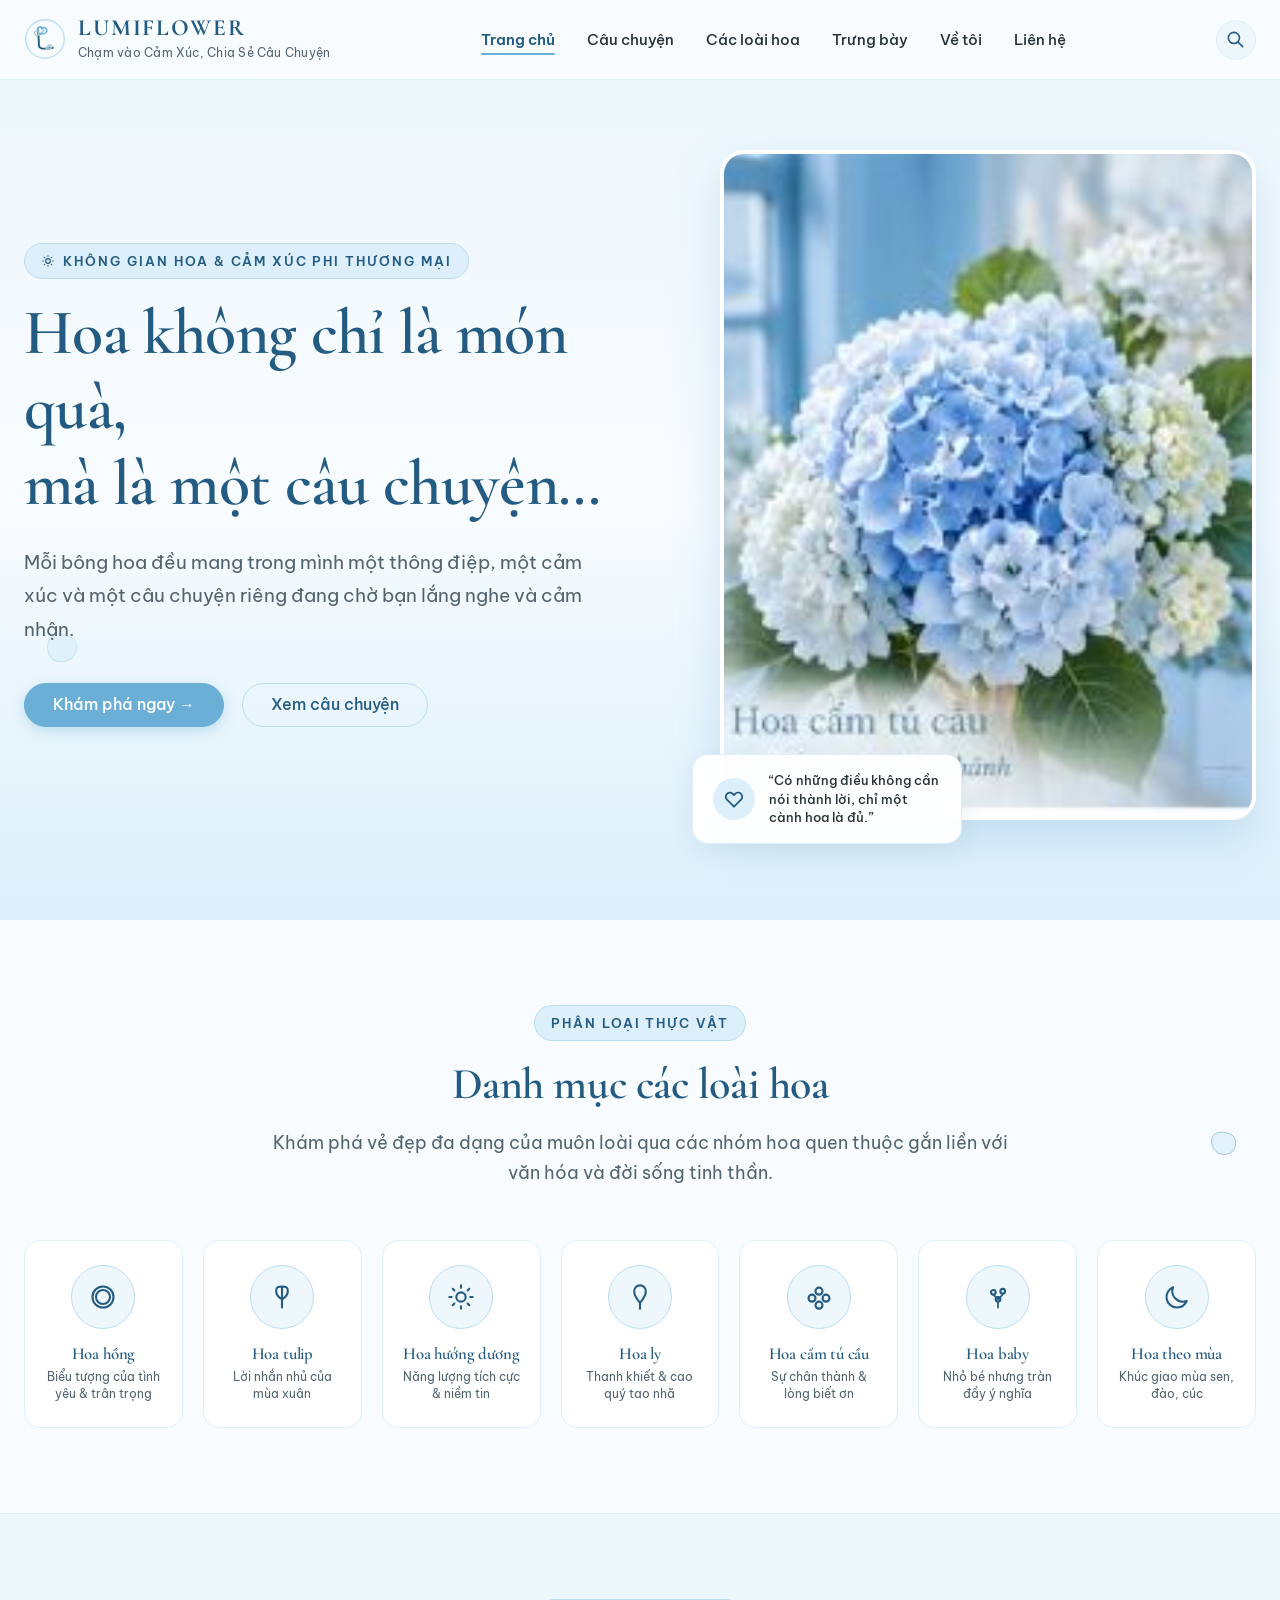
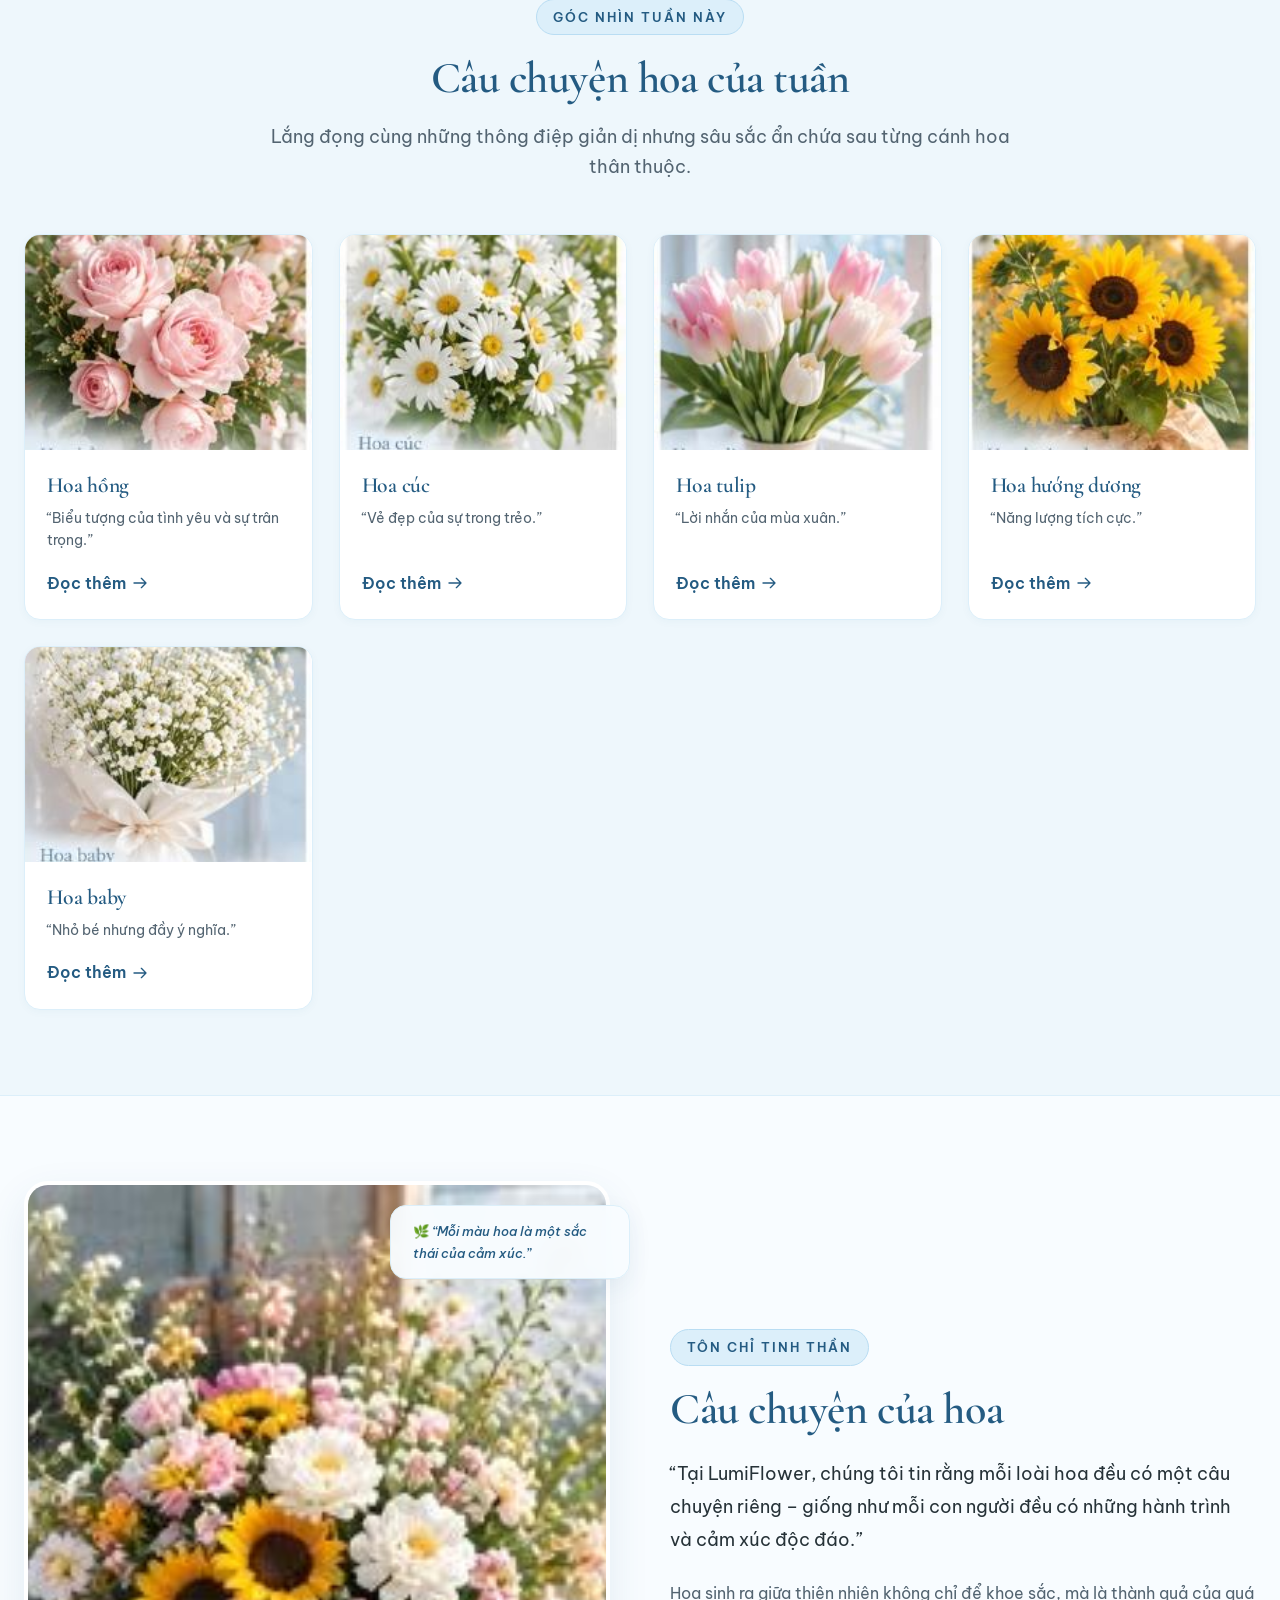
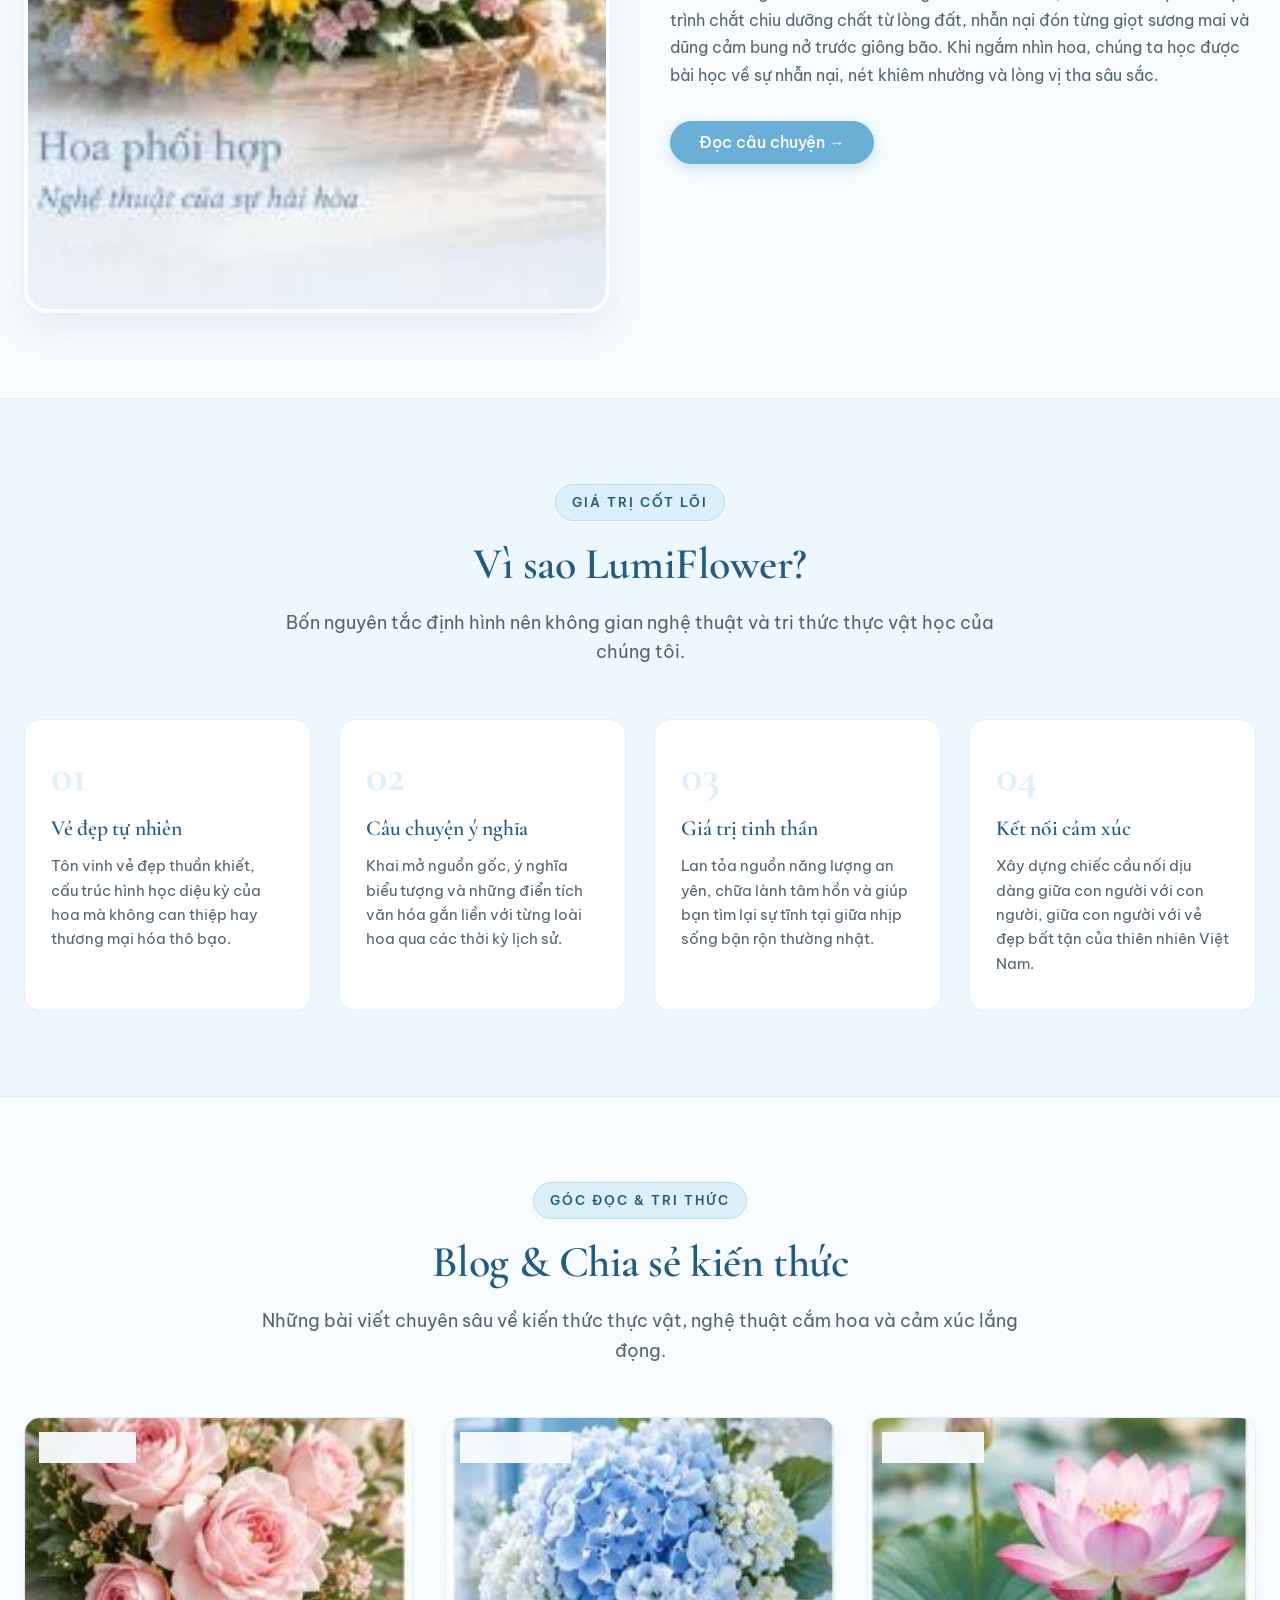
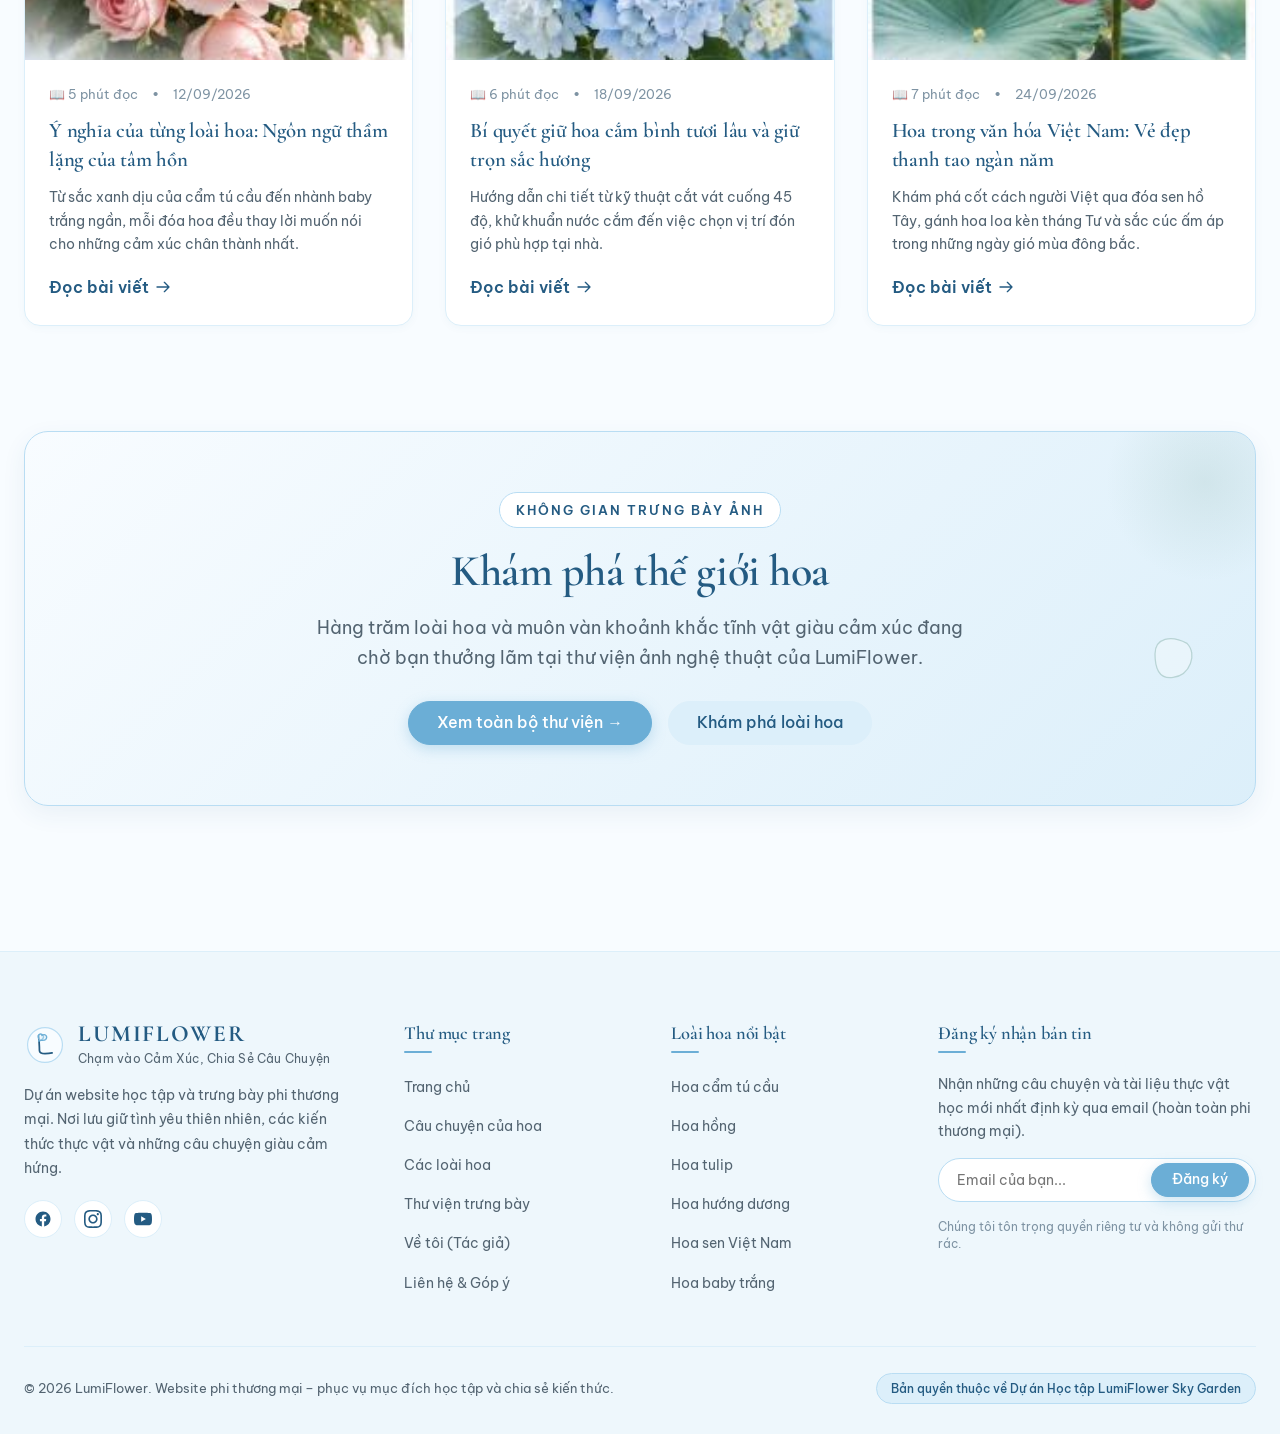
==== index.html @ e551c164 "Upload website" ====
<!DOCTYPE html>
<html lang="vi">
<head>
  <meta charset="UTF-8">
  <meta name="viewport" content="width=device-width, initial-scale=1.0">
  <title>LumiFlower – Chạm vào Cảm Xúc, Chia Sẻ Câu Chuyện</title>
  <meta name="description" content="LumiFlower là website phi thương mại chia sẻ câu chuyện, ý nghĩa, vẻ đẹp và kiến thức về các loài hoa.">
  <meta name="keywords" content="LumiFlower, hoa, câu chuyện của hoa, ý nghĩa các loài hoa, thư viện hoa, nghệ thuật cắm hoa, hoa Việt Nam, kiến thức về hoa">
  
  <!-- Favicon -->
  <link rel="icon" type="image/svg+xml" href="assets/icons/favicon.svg">
  
  <!-- Google Fonts với tiếng Việt hoàn chỉnh -->
  <link rel="preconnect" href="https://fonts.googleapis.com">
  <link rel="preconnect" href="https://fonts.gstatic.com" crossorigin>
  <link href="https://fonts.googleapis.com/css2?family=Alex+Brush&family=Be+Vietnam+Pro:ital,wght@0,300;0,400;0,500;0,600;0,700;1,300;1,400;1,500&family=Cormorant+Garamond:ital,wght@0,400;0,500;0,600;0,700;1,400;1,600&family=Playfair+Display:ital,wght@0,400;0,500;0,600;0,700;1,400&display=swap" rel="stylesheet">
  
  <!-- CSS Stylesheet -->
  <link rel="stylesheet" href="css/style.css">
</head>
<body>

  <!-- Floating Botanical Petals Décor -->
  <svg class="floating-petal floating-petal-1" viewBox="0 0 50 50" fill="none">
    <path d="M10 25 C10 10, 25 10, 35 15 C45 20, 40 38, 28 40 C16 42, 10 35, 10 25 Z" fill="#DCEFFA" stroke="#B9DDF3" stroke-width="1.2" />
  </svg>
  <svg class="floating-petal floating-petal-2" viewBox="0 0 60 60" fill="none">
    <path d="M15 30 C15 15, 30 12, 45 20 C55 30, 48 50, 32 52 C18 54, 15 42, 15 30 Z" fill="#EEF7FC" stroke="#A8C8C5" stroke-width="1.2" />
  </svg>
  <svg class="floating-petal floating-petal-3" viewBox="0 0 40 40" fill="none">
    <path d="M8 20 C8 10, 20 8, 30 14 C36 20, 34 32, 24 34 C14 36, 8 28, 8 20 Z" fill="#DCEFFA" stroke="#6BAED6" stroke-width="1" />
  </svg>

  <!-- HEADER -->
  <header class="site-header">
    <div class="container nav-container">
      <a href="index.html" class="brand-logo" aria-label="LumiFlower Trang Chủ">
        <div class="brand-logo-icon">
          <svg viewBox="0 0 48 48" width="42" height="42" fill="none">
            <circle cx="24" cy="24" r="22" fill="#F8FCFF" stroke="#B9DDF3" stroke-width="1.5" />
            <path d="M16 12 C16 12, 17 26, 17 31 C17 34, 19 35, 24 35 C28 35, 31 34.5, 33 34" stroke="#245B82" stroke-width="2.2" stroke-linecap="round"/>
            <path d="M16 16 C14 10, 20 8, 22 13 C23 15, 20 18, 16 19" stroke="#6BAED6" stroke-width="1.8" stroke-linecap="round" fill="#EEF7FC" fill-opacity="0.6"/>
            <path d="M20 12 C24 9, 28 13, 25 17 C23 19, 19 18, 17 18" stroke="#6BAED6" stroke-width="1.6" stroke-linecap="round" fill="#DCEFFA" fill-opacity="0.4"/>
            <path d="M15 15 C11 14, 11 18, 14 20 C16 21, 17 19, 17 17" stroke="#A8C8C5" stroke-width="1.4" stroke-linecap="round"/>
            <path d="M25 35 C26 31, 31 29, 32 33 C32 35, 28 36, 26 35" stroke="#A8C8C5" stroke-width="1.5" fill="#A8C8C5" fill-opacity="0.3" stroke-linecap="round"/>
            <circle cx="28.5" cy="32.5" r="0.8" fill="#6BAED6"/>
          </svg>
        </div>
        <div class="brand-logo-text">
          <span class="brand-title">LUMIFLOWER</span>
          <span class="brand-tagline">Chạm vào Cảm Xúc, Chia Sẻ Câu Chuyện</span>
        </div>
      </a>

      <!-- Desktop Menu -->
      <nav aria-label="Menu chính">
        <ul class="nav-menu">
          <li><a href="index.html" class="nav-link active">Trang chủ</a></li>
          <li><a href="cau-chuyen.html" class="nav-link">Câu chuyện</a></li>
          <li><a href="cac-loai-hoa.html" class="nav-link">Các loài hoa</a></li>
          <li><a href="trung-bay.html" class="nav-link">Trưng bày</a></li>
          <li><a href="ve-toi.html" class="nav-link">Về tôi</a></li>
          <li><a href="lien-he.html" class="nav-link">Liên hệ</a></li>
        </ul>
      </nav>

      <!-- Actions -->
      <div class="header-actions">
        <button class="icon-btn trigger-search" aria-label="Tìm kiếm hoa hoặc bài viết">
          <svg fill="none" stroke="currentColor" viewBox="0 0 24 24">
            <path stroke-linecap="round" stroke-linejoin="round" stroke-width="2" d="M21 21l-6-6m2-5a7 7 0 11-14 0 7 7 0 0114 0z"></path>
          </svg>
        </button>
        <button class="icon-btn btn-hamburger" aria-label="Mở menu điện thoại">
          <svg fill="none" stroke="currentColor" viewBox="0 0 24 24">
            <path stroke-linecap="round" stroke-linejoin="round" stroke-width="2" d="M4 6h16M4 12h16M4 18h16"></path>
          </svg>
        </button>
      </div>
    </div>
  </header>

  <!-- MOBILE DRAWER -->
  <aside class="mobile-nav-drawer" aria-label="Menu di động">
    <div class="mobile-drawer-header">
      <div class="brand-logo">
        <span class="brand-title">LUMIFLOWER</span>
      </div>
      <button class="icon-btn mobile-drawer-close" aria-label="Đóng menu">✕</button>
    </div>
    <ul class="mobile-nav-links">
      <li><a href="index.html" class="mobile-nav-link active">Trang chủ</a></li>
      <li><a href="cau-chuyen.html" class="mobile-nav-link">Câu chuyện</a></li>
      <li><a href="cac-loai-hoa.html" class="mobile-nav-link">Các loài hoa</a></li>
      <li><a href="trung-bay.html" class="mobile-nav-link">Trưng bày</a></li>
      <li><a href="ve-toi.html" class="mobile-nav-link">Về tôi</a></li>
      <li><a href="lien-he.html" class="mobile-nav-link">Liên hệ</a></li>
    </ul>
    <div class="mobile-drawer-footer">
      <div class="mobile-badge">
        🌿 <strong>LumiFlower Sky Garden</strong><br>
        Website phi thương mại – chia sẻ vẻ đẹp, câu chuyện và tri thức về các loài hoa.
      </div>
    </div>
  </aside>

  <!-- BACKDROP OVERLAY -->
  <div class="backdrop-overlay"></div>

  <!-- SEARCH MODAL -->
  <div class="search-modal" role="dialog" aria-modal="true" aria-label="Tìm kiếm">
    <div style="display: flex; justify-content: space-between; align-items: center; margin-bottom: 18px;">
      <h4 style="color: var(--deep-blue); font-size: 1.25rem;">Tìm kiếm trong LumiFlower</h4>
      <button class="icon-btn search-modal-close" aria-label="Đóng">✕</button>
    </div>
    <div class="search-input-wrap">
      <svg width="20" height="20" fill="none" stroke="currentColor" viewBox="0 0 24 24" style="color: var(--primary-blue);">
        <path stroke-linecap="round" stroke-linejoin="round" stroke-width="2" d="M21 21l-6-6m2-5a7 7 0 11-14 0 7 7 0 0114 0z"></path>
      </svg>
      <input type="text" id="searchInput" placeholder="Tìm kiếm loài hoa, ý nghĩa hoặc câu chuyện..." autocomplete="off">
    </div>
    <div class="search-results-list" id="searchResults">
      <!-- Kết quả gợi ý động -->
    </div>
  </div>

  <main>
    <!-- HERO SECTION -->
    <section class="hero-section">
      <div class="container hero-grid">
        <div class="hero-content">
          <div class="section-badge">
            <svg viewBox="0 0 24 24" fill="none">
              <path stroke-linecap="round" stroke-linejoin="round" stroke-width="2" d="M12 3v1m0 16v1m9-9h-1M4 12H3m15.364 6.364l-.707-.707M6.343 6.343l-.707-.707m12.728 0l-.707.707M6.343 17.657l-.707.707M16 12a4 4 0 11-8 0 4 4 0 018 0z" />
            </svg>
            Không gian hoa & cảm xúc phi thương mại
          </div>
          <h1 class="hero-headline">
            Hoa không chỉ là món quà,<br>
            mà là một câu chuyện…
          </h1>
          <p class="hero-subheading">
            Mỗi bông hoa đều mang trong mình một thông điệp, một cảm xúc và một câu chuyện riêng đang chờ bạn lắng nghe và cảm nhận.
          </p>
          <div class="hero-cta-group">
            <a href="cac-loai-hoa.html" class="btn btn-primary">
              Khám phá ngay →
            </a>
            <a href="cau-chuyen.html" class="btn btn-outline">
              Xem câu chuyện
            </a>
          </div>
        </div>

        <div class="hero-media">
          <div class="hero-image-frame">
            <img src="assets/images/flowers/cam-tu-cau.jpg" alt="Hoa cẩm tú cầu LumiFlower Sky Garden" loading="eager">
          </div>
          <!-- Hero Accent Floating Badge -->
          <div class="hero-accent-card">
            <div class="hero-accent-icon">
              <svg width="22" height="22" fill="none" stroke="currentColor" viewBox="0 0 24 24">
                <path stroke-linecap="round" stroke-linejoin="round" stroke-width="2" d="M4.318 6.318a4.5 4.5 0 000 6.364L12 20.364l7.682-7.682a4.5 4.5 0 00-6.364-6.364L12 7.636l-1.318-1.318a4.5 4.5 0 00-6.364 0z"></path>
              </svg>
            </div>
            <div class="hero-accent-text">
              <p>“Có những điều không cần nói thành lời, chỉ một cành hoa là đủ.”</p>
            </div>
          </div>
        </div>
      </div>
    </section>

    <!-- SECTION 1: DANH MỤC HOA -->
    <section class="section">
      <div class="container">
        <div class="section-header">
          <div class="section-badge">Phân loại thực vật</div>
          <h2 class="section-title">Danh mục các loài hoa</h2>
          <p class="section-subtitle">
            Khám phá vẻ đẹp đa dạng của muôn loài qua các nhóm hoa quen thuộc gắn liền với văn hóa và đời sống tinh thần.
          </p>
        </div>

        <div class="categories-slider-wrap">
          <!-- Hoa hồng -->
          <a href="cac-loai-hoa.html" class="category-card">
            <div class="category-icon-wrap">
              <svg width="28" height="28" fill="none" stroke="currentColor" viewBox="0 0 24 24">
                <path stroke-linecap="round" stroke-linejoin="round" stroke-width="1.8" d="M12 21a9 9 0 009-9c0-4.97-4.03-9-9-9s-9 4.03-9 9a9 9 0 009 9z M12 6a6 6 0 100 12 6 6 0 000-12z" />
              </svg>
            </div>
            <h4 class="category-name">Hoa hồng</h4>
            <p class="category-desc">Biểu tượng của tình yêu & trân trọng</p>
          </a>

          <!-- Hoa tulip -->
          <a href="cac-loai-hoa.html" class="category-card">
            <div class="category-icon-wrap">
              <svg width="28" height="28" fill="none" stroke="currentColor" viewBox="0 0 24 24">
                <path stroke-linecap="round" stroke-linejoin="round" stroke-width="1.8" d="M12 3v18M7 7c0 4 5 7 5 7s5-3 5-7-2-4-5-4-5 0-5 4z" />
              </svg>
            </div>
            <h4 class="category-name">Hoa tulip</h4>
            <p class="category-desc">Lời nhắn nhủ của mùa xuân</p>
          </a>

          <!-- Hoa hướng dương -->
          <a href="cac-loai-hoa.html" class="category-card">
            <div class="category-icon-wrap">
              <svg width="28" height="28" fill="none" stroke="currentColor" viewBox="0 0 24 24">
                <circle cx="12" cy="12" r="4" stroke-width="1.8"/>
                <path stroke-linecap="round" stroke-width="1.8" d="M12 2v2m0 16v2M4.93 4.93l1.41 1.41m11.32 11.32l1.41 1.41M2 12h2m16 0h2M6.34 17.66l-1.41 1.41m14.14-14.14l-1.41 1.41"/>
              </svg>
            </div>
            <h4 class="category-name">Hoa hướng dương</h4>
            <p class="category-desc">Năng lượng tích cực & niềm tin</p>
          </a>

          <!-- Hoa ly -->
          <a href="cac-loai-hoa.html" class="category-card">
            <div class="category-icon-wrap">
              <svg width="28" height="28" fill="none" stroke="currentColor" viewBox="0 0 24 24">
                <path stroke-linecap="round" stroke-linejoin="round" stroke-width="1.8" d="M12 2a5 5 0 00-5 5c0 4 5 10 5 10s5-6 5-10a5 5 0 00-5-5z M12 17v5" />
              </svg>
            </div>
            <h4 class="category-name">Hoa ly</h4>
            <p class="category-desc">Thanh khiết & cao quý tao nhã</p>
          </a>

          <!-- Hoa cẩm tú cầu -->
          <a href="chi-tiet-hoa.html?id=cam-tu-cau" class="category-card">
            <div class="category-icon-wrap">
              <svg width="28" height="28" fill="none" stroke="currentColor" viewBox="0 0 24 24">
                <path stroke-linecap="round" stroke-linejoin="round" stroke-width="1.8" d="M12 4a3 3 0 100 6 3 3 0 000-6z M6 10a3 3 0 100 6 3 3 0 000-6z M18 10a3 3 0 100 6 3 3 0 000-6z M12 16a3 3 0 100 6 3 3 0 000-6z" />
              </svg>
            </div>
            <h4 class="category-name">Hoa cẩm tú cầu</h4>
            <p class="category-desc">Sự chân thành & lòng biết ơn</p>
          </a>

          <!-- Hoa baby -->
          <a href="cac-loai-hoa.html" class="category-card">
            <div class="category-icon-wrap">
              <svg width="28" height="28" fill="none" stroke="currentColor" viewBox="0 0 24 24">
                <circle cx="8" cy="8" r="2" stroke-width="1.8"/>
                <circle cx="16" cy="7" r="2" stroke-width="1.8"/>
                <circle cx="12" cy="14" r="2" stroke-width="1.8"/>
                <path stroke-linecap="round" stroke-linejoin="round" stroke-width="1.5" d="M12 21v-5m-4-6l4 4 4-4"/>
              </svg>
            </div>
            <h4 class="category-name">Hoa baby</h4>
            <p class="category-desc">Nhỏ bé nhưng tràn đầy ý nghĩa</p>
          </a>

          <!-- Hoa theo mùa -->
          <a href="cac-loai-hoa.html" class="category-card">
            <div class="category-icon-wrap">
              <svg width="28" height="28" fill="none" stroke="currentColor" viewBox="0 0 24 24">
                <path stroke-linecap="round" stroke-linejoin="round" stroke-width="1.8" d="M20.354 15.354A9 9 0 018.646 3.646 9.003 9.003 0 0012 21a9.003 9.003 0 008.354-5.646z" />
              </svg>
            </div>
            <h4 class="category-name">Hoa theo mùa</h4>
            <p class="category-desc">Khúc giao mùa sen, đào, cúc</p>
          </a>
        </div>
      </div>
    </section>

    <!-- SECTION 2: CÂU CHUYỆN HOA CỦA TUẦN -->
    <section class="section section-bg-alt">
      <div class="container">
        <div class="section-header">
          <div class="section-badge">Góc nhìn tuần này</div>
          <h2 class="section-title">Câu chuyện hoa của tuần</h2>
          <p class="section-subtitle">
            Lắng đọng cùng những thông điệp giản dị nhưng sâu sắc ẩn chứa sau từng cánh hoa thân thuộc.
          </p>
        </div>

        <div class="story-weekly-grid">
          <!-- Card 1: Hoa hồng -->
          <div class="weekly-card">
            <div class="weekly-card-media">
              <img src="assets/images/flowers/hoa-hong.jpg" alt="Hoa hồng" loading="lazy">
            </div>
            <div class="weekly-card-body">
              <h3 class="weekly-card-title">Hoa hồng</h3>
              <p class="weekly-card-quote">“Biểu tượng của tình yêu và sự trân trọng.”</p>
              <a href="chi-tiet-hoa.html?id=hoa-hong" class="btn-link">
                Đọc thêm <svg width="16" height="16" fill="none" stroke="currentColor" viewBox="0 0 24 24"><path stroke-linecap="round" stroke-linejoin="round" stroke-width="2" d="M14 5l7 7m0 0l-7 7m7-7H3"/></svg>
              </a>
            </div>
          </div>

          <!-- Card 2: Hoa cúc -->
          <div class="weekly-card">
            <div class="weekly-card-media">
              <img src="assets/images/flowers/hoa-cuc.jpg" alt="Hoa cúc" loading="lazy">
            </div>
            <div class="weekly-card-body">
              <h3 class="weekly-card-title">Hoa cúc</h3>
              <p class="weekly-card-quote">“Vẻ đẹp của sự trong trẻo.”</p>
              <a href="chi-tiet-hoa.html?id=hoa-cuc" class="btn-link">
                Đọc thêm <svg width="16" height="16" fill="none" stroke="currentColor" viewBox="0 0 24 24"><path stroke-linecap="round" stroke-linejoin="round" stroke-width="2" d="M14 5l7 7m0 0l-7 7m7-7H3"/></svg>
              </a>
            </div>
          </div>

          <!-- Card 3: Hoa tulip -->
          <div class="weekly-card">
            <div class="weekly-card-media">
              <img src="assets/images/flowers/hoa-tulip.jpg" alt="Hoa tulip" loading="lazy">
            </div>
            <div class="weekly-card-body">
              <h3 class="weekly-card-title">Hoa tulip</h3>
              <p class="weekly-card-quote">“Lời nhắn của mùa xuân.”</p>
              <a href="chi-tiet-hoa.html?id=hoa-tulip" class="btn-link">
                Đọc thêm <svg width="16" height="16" fill="none" stroke="currentColor" viewBox="0 0 24 24"><path stroke-linecap="round" stroke-linejoin="round" stroke-width="2" d="M14 5l7 7m0 0l-7 7m7-7H3"/></svg>
              </a>
            </div>
          </div>

          <!-- Card 4: Hoa hướng dương -->
          <div class="weekly-card">
            <div class="weekly-card-media">
              <img src="assets/images/flowers/hoa-huong-duong.jpg" alt="Hoa hướng dương" loading="lazy">
            </div>
            <div class="weekly-card-body">
              <h3 class="weekly-card-title">Hoa hướng dương</h3>
              <p class="weekly-card-quote">“Năng lượng tích cực.”</p>
              <a href="chi-tiet-hoa.html?id=hoa-huong-duong" class="btn-link">
                Đọc thêm <svg width="16" height="16" fill="none" stroke="currentColor" viewBox="0 0 24 24"><path stroke-linecap="round" stroke-linejoin="round" stroke-width="2" d="M14 5l7 7m0 0l-7 7m7-7H3"/></svg>
              </a>
            </div>
          </div>

          <!-- Card 5: Hoa baby -->
          <div class="weekly-card">
            <div class="weekly-card-media">
              <img src="assets/images/flowers/hoa-baby.jpg" alt="Hoa baby" loading="lazy">
            </div>
            <div class="weekly-card-body">
              <h3 class="weekly-card-title">Hoa baby</h3>
              <p class="weekly-card-quote">“Nhỏ bé nhưng đầy ý nghĩa.”</p>
              <a href="chi-tiet-hoa.html?id=hoa-baby" class="btn-link">
                Đọc thêm <svg width="16" height="16" fill="none" stroke="currentColor" viewBox="0 0 24 24"><path stroke-linecap="round" stroke-linejoin="round" stroke-width="2" d="M14 5l7 7m0 0l-7 7m7-7H3"/></svg>
              </a>
            </div>
          </div>
        </div>
      </div>
    </section>

    <!-- SECTION 3: CÂU CHUYỆN CỦA HOA (SPLIT EDITORIAL) -->
    <section class="section">
      <div class="container split-editorial">
        <div class="editorial-media-wrapper">
          <div class="editorial-img-primary">
            <img src="assets/images/flowers/hoa-phoi-hop.jpg" alt="Không gian hoa LumiFlower Editorial" loading="lazy">
          </div>
          <div class="editorial-floating-badge">
            <span>🌿 <em>“Mỗi màu hoa là một sắc thái của cảm xúc.”</em></span>
          </div>
        </div>

        <div class="editorial-content">
          <div class="section-badge">Tôn chỉ tinh thần</div>
          <h2>Câu chuyện của hoa</h2>
          <p class="editorial-lead">
            “Tại LumiFlower, chúng tôi tin rằng mỗi loài hoa đều có một câu chuyện riêng – giống như mỗi con người đều có những hành trình và cảm xúc độc đáo.”
          </p>
          <p>
            Hoa sinh ra giữa thiên nhiên không chỉ để khoe sắc, mà là thành quả của quá trình chắt chiu dưỡng chất từ lòng đất, nhẫn nại đón từng giọt sương mai và dũng cảm bung nở trước giông bão. Khi ngắm nhìn hoa, chúng ta học được bài học về sự nhẫn nại, nét khiêm nhường và lòng vị tha sâu sắc.
          </p>
          <div style="margin-top: 32px;">
            <a href="cau-chuyen.html" class="btn btn-primary">
              Đọc câu chuyện →
            </a>
          </div>
        </div>
      </div>
    </section>

    <!-- SECTION 4: VÌ SAO CHỌN LUMIFLOWER? -->
    <section class="section section-bg-alt">
      <div class="container">
        <div class="section-header">
          <div class="section-badge">Giá trị cốt lõi</div>
          <h2 class="section-title">Vì sao LumiFlower?</h2>
          <p class="section-subtitle">
            Bốn nguyên tắc định hình nên không gian nghệ thuật và tri thức thực vật học của chúng tôi.
          </p>
        </div>

        <div class="values-grid">
          <!-- 01 -->
          <div class="value-card">
            <div class="value-number">01</div>
            <h3 class="value-title">Vẻ đẹp tự nhiên</h3>
            <p class="value-desc">
              Tôn vinh vẻ đẹp thuần khiết, cấu trúc hình học diệu kỳ của hoa mà không can thiệp hay thương mại hóa thô bạo.
            </p>
          </div>

          <!-- 02 -->
          <div class="value-card">
            <div class="value-number">02</div>
            <h3 class="value-title">Câu chuyện ý nghĩa</h3>
            <p class="value-desc">
              Khai mở nguồn gốc, ý nghĩa biểu tượng và những điển tích văn hóa gắn liền với từng loài hoa qua các thời kỳ lịch sử.
            </p>
          </div>

          <!-- 03 -->
          <div class="value-card">
            <div class="value-number">03</div>
            <h3 class="value-title">Giá trị tinh thần</h3>
            <p class="value-desc">
              Lan tỏa nguồn năng lượng an yên, chữa lành tâm hồn và giúp bạn tìm lại sự tĩnh tại giữa nhịp sống bận rộn thường nhật.
            </p>
          </div>

          <!-- 04 -->
          <div class="value-card">
            <div class="value-number">04</div>
            <h3 class="value-title">Kết nối cảm xúc</h3>
            <p class="value-desc">
              Xây dựng chiếc cầu nối dịu dàng giữa con người với con người, giữa con người với vẻ đẹp bất tận của thiên nhiên Việt Nam.
            </p>
          </div>
        </div>
      </div>
    </section>

    <!-- SECTION 5: BLOG & CHIA SẺ -->
    <section class="section">
      <div class="container">
        <div class="section-header">
          <div class="section-badge">Góc đọc & Tri thức</div>
          <h2 class="section-title">Blog & Chia sẻ kiến thức</h2>
          <p class="section-subtitle">
            Những bài viết chuyên sâu về kiến thức thực vật, nghệ thuật cắm hoa và cảm xúc lắng đọng.
          </p>
        </div>

        <div class="blog-grid">
          <!-- Bài viết 1 -->
          <article class="blog-card">
            <div class="blog-card-media">
              <img src="assets/images/flowers/hoa-hong.jpg" alt="Ý nghĩa của từng loài hoa" loading="lazy">
              <span class="blog-category-tag">Ý nghĩa hoa</span>
            </div>
            <div class="blog-card-body">
              <div class="blog-meta">
                <span>📖 5 phút đọc</span> • <span>12/09/2026</span>
              </div>
              <h3 class="blog-title">Ý nghĩa của từng loài hoa: Ngôn ngữ thầm lặng của tâm hồn</h3>
              <p class="blog-excerpt">
                Từ sắc xanh dịu của cẩm tú cầu đến nhành baby trắng ngần, mỗi đóa hoa đều thay lời muốn nói cho những cảm xúc chân thành nhất.
              </p>
              <a href="cau-chuyen.html?read=hoa-va-tinh-yeu" class="btn-link">
                Đọc bài viết <svg width="16" height="16" fill="none" stroke="currentColor" viewBox="0 0 24 24"><path stroke-linecap="round" stroke-linejoin="round" stroke-width="2" d="M14 5l7 7m0 0l-7 7m7-7H3"/></svg>
              </a>
            </div>
          </article>

          <!-- Bài viết 2 -->
          <article class="blog-card">
            <div class="blog-card-media">
              <img src="assets/images/flowers/cam-tu-cau.jpg" alt="Cách chăm sóc hoa tươi lâu" loading="lazy">
              <span class="blog-category-tag">Chăm sóc hoa</span>
            </div>
            <div class="blog-card-body">
              <div class="blog-meta">
                <span>📖 6 phút đọc</span> • <span>18/09/2026</span>
              </div>
              <h3 class="blog-title">Bí quyết giữ hoa cắm bình tươi lâu và giữ trọn sắc hương</h3>
              <p class="blog-excerpt">
                Hướng dẫn chi tiết từ kỹ thuật cắt vát cuống 45 độ, khử khuẩn nước cắm đến việc chọn vị trí đón gió phù hợp tại nhà.
              </p>
              <a href="cau-chuyen.html?read=hoa-va-ky-uc" class="btn-link">
                Đọc bài viết <svg width="16" height="16" fill="none" stroke="currentColor" viewBox="0 0 24 24"><path stroke-linecap="round" stroke-linejoin="round" stroke-width="2" d="M14 5l7 7m0 0l-7 7m7-7H3"/></svg>
              </a>
            </div>
          </article>

          <!-- Bài viết 3 -->
          <article class="blog-card">
            <div class="blog-card-media">
              <img src="assets/images/flowers/hoa-sen.jpg" alt="Hoa trong văn hóa Việt Nam" loading="lazy">
              <span class="blog-category-tag">Văn hóa Việt</span>
            </div>
            <div class="blog-card-body">
              <div class="blog-meta">
                <span>📖 7 phút đọc</span> • <span>24/09/2026</span>
              </div>
              <h3 class="blog-title">Hoa trong văn hóa Việt Nam: Vẻ đẹp thanh tao ngàn năm</h3>
              <p class="blog-excerpt">
                Khám phá cốt cách người Việt qua đóa sen hồ Tây, gánh hoa loa kèn tháng Tư và sắc cúc ấm áp trong những ngày gió mùa đông bắc.
              </p>
              <a href="cau-chuyen.html?read=hoa-trong-van-hoa-viet" class="btn-link">
                Đọc bài viết <svg width="16" height="16" fill="none" stroke="currentColor" viewBox="0 0 24 24"><path stroke-linecap="round" stroke-linejoin="round" stroke-width="2" d="M14 5l7 7m0 0l-7 7m7-7H3"/></svg>
              </a>
            </div>
          </article>
        </div>
      </div>
    </section>

    <!-- SECTION 6: KHÁM PHÁ THẾ GIỚI HOA (BOTTOM BANNER) -->
    <section class="section" style="padding-top: 20px;">
      <div class="container">
        <div class="explore-banner">
          <div class="explore-banner-content">
            <div class="section-badge" style="background: #FFFFFF;">Không gian trưng bày ảnh</div>
            <h2>Khám phá thế giới hoa</h2>
            <p>
              Hàng trăm loài hoa và muôn vàn khoảnh khắc tĩnh vật giàu cảm xúc đang chờ bạn thưởng lãm tại thư viện ảnh nghệ thuật của LumiFlower.
            </p>
            <div style="display: flex; justify-content: center; gap: 16px; flex-wrap: wrap;">
              <a href="trung-bay.html" class="btn btn-primary">
                Xem toàn bộ thư viện →
              </a>
              <a href="cac-loai-hoa.html" class="btn btn-soft">
                Khám phá loài hoa
              </a>
            </div>
          </div>
        </div>
      </div>
    </section>
  </main>

  <!-- FOOTER -->
  <footer class="site-footer">
    <div class="container">
      <div class="footer-grid">
        <!-- Col 1: Brand Info -->
        <div class="footer-brand">
          <a href="index.html" class="brand-logo">
            <div class="brand-logo-icon">
              <svg viewBox="0 0 48 48" width="38" height="38" fill="none">
                <circle cx="24" cy="24" r="22" fill="#F8FCFF" stroke="#B9DDF3" stroke-width="1.5" />
                <path d="M16 12 C16 12, 17 26, 17 31 C17 34, 19 35, 24 35 C28 35, 31 34.5, 33 34" stroke="#245B82" stroke-width="2.2" stroke-linecap="round"/>
                <path d="M16 16 C14 10, 20 8, 22 13 C23 15, 20 18, 16 19" stroke="#6BAED6" stroke-width="1.8" stroke-linecap="round" fill="#EEF7FC" fill-opacity="0.6"/>
                <path d="M20 12 C24 9, 28 13, 25 17 C23 19, 19 18, 17 18" stroke="#6BAED6" stroke-width="1.6" stroke-linecap="round" fill="#DCEFFA" fill-opacity="0.4"/>
              </svg>
            </div>
            <div class="brand-logo-text">
              <span class="brand-title">LUMIFLOWER</span>
              <span class="brand-tagline">Chạm vào Cảm Xúc, Chia Sẻ Câu Chuyện</span>
            </div>
          </a>
          <p>
            Dự án website học tập và trưng bày phi thương mại. Nơi lưu giữ tình yêu thiên nhiên, các kiến thức thực vật và những câu chuyện giàu cảm hứng.
          </p>
          <div class="footer-social-links">
            <a href="lien-he.html" class="social-icon-btn" aria-label="Facebook">
              <svg width="18" height="18" fill="currentColor" viewBox="0 0 24 24"><path d="M22 12c0-5.523-4.477-10-10-10S2 6.477 2 12c0 4.991 3.657 9.128 8.438 9.878v-6.987h-2.54V12h2.54V9.797c0-2.506 1.492-3.89 3.777-3.89 1.094 0 2.238.195 2.238.195v2.46h-1.26c-1.243 0-1.63.771-1.63 1.562V12h2.773l-.443 2.89h-2.33v6.988C18.343 21.128 22 16.991 22 12z"/></svg>
            </a>
            <a href="lien-he.html" class="social-icon-btn" aria-label="Instagram">
              <svg width="18" height="18" fill="currentColor" viewBox="0 0 24 24"><path d="M12 2.163c3.204 0 3.584.012 4.85.07 3.252.148 4.771 1.691 4.919 4.919.058 1.265.069 1.645.069 4.849 0 3.205-.012 3.584-.069 4.849-.149 3.225-1.664 4.771-4.919 4.919-1.266.058-1.644.07-4.85.07-3.204 0-3.584-.012-4.849-.07-3.26-.149-4.771-1.699-4.919-4.92-.058-1.265-.07-1.644-.07-4.849 0-3.204.013-3.583.07-4.849.149-3.227 1.664-4.771 4.919-4.919 1.266-.057 1.645-.069 4.849-.069zm0-2.163c-3.259 0-3.667.014-4.947.072-4.358.2-6.78 2.618-6.98 6.98-.059 1.281-.073 1.689-.073 4.948 0 3.259.014 3.668.072 4.948.2 4.358 2.618 6.78 6.98 6.98 1.281.058 1.689.072 4.948.072 3.259 0 3.668-.014 4.948-.072 4.354-.2 6.782-2.618 6.979-6.98.059-1.28.073-1.689.073-4.948 0-3.259-.014-3.667-.072-4.947-.196-4.354-2.617-6.78-6.979-6.98-1.281-.059-1.69-.073-4.949-.073zm0 5.838c-3.403 0-6.162 2.759-6.162 6.162s2.759 6.163 6.162 6.163 6.162-2.759 6.162-6.163c0-3.403-2.759-6.162-6.162-6.162zm0 10.162c-2.209 0-4-1.79-4-4 0-2.209 1.791-4 4-4s4 1.791 4 4c0 2.21-1.791 4-4 4zm6.406-11.845c-.796 0-1.441.645-1.441 1.44s.645 1.44 1.441 1.44c.795 0 1.439-.645 1.439-1.44s-.644-1.44-1.439-1.44z"/></svg>
            </a>
            <a href="lien-he.html" class="social-icon-btn" aria-label="YouTube">
              <svg width="18" height="18" fill="currentColor" viewBox="0 0 24 24"><path d="M23.498 6.186a3.016 3.016 0 0 0-2.122-2.136C19.505 3.545 12 3.545 12 3.545s-7.505 0-9.377.505A3.017 3.017 0 0 0 .502 6.186C0 8.07 0 12 0 12s0 3.93.502 5.814a3.016 3.016 0 0 0 2.122 2.136c1.871.505 9.376.505 9.376.505s7.505 0 9.377-.505a3.015 3.015 0 0 0 2.122-2.136C24 15.93 24 12 24 12s0-3.93-.502-5.814zM9.545 15.568V8.432L15.818 12l-6.273 3.568z"/></svg>
            </a>
          </div>
        </div>

        <!-- Col 2: Navigation Links -->
        <div>
          <h4 class="footer-col-title">Thư mục trang</h4>
          <ul class="footer-links">
            <li><a href="index.html">Trang chủ</a></li>
            <li><a href="cau-chuyen.html">Câu chuyện của hoa</a></li>
            <li><a href="cac-loai-hoa.html">Các loài hoa</a></li>
            <li><a href="trung-bay.html">Thư viện trưng bày</a></li>
            <li><a href="ve-toi.html">Về tôi (Tác giả)</a></li>
            <li><a href="lien-he.html">Liên hệ & Góp ý</a></li>
          </ul>
        </div>

        <!-- Col 3: Loai hoa tieu bieu -->
        <div>
          <h4 class="footer-col-title">Loài hoa nổi bật</h4>
          <ul class="footer-links">
            <li><a href="chi-tiet-hoa.html?id=cam-tu-cau">Hoa cẩm tú cầu</a></li>
            <li><a href="chi-tiet-hoa.html?id=hoa-hong">Hoa hồng</a></li>
            <li><a href="chi-tiet-hoa.html?id=hoa-tulip">Hoa tulip</a></li>
            <li><a href="chi-tiet-hoa.html?id=hoa-huong-duong">Hoa hướng dương</a></li>
            <li><a href="chi-tiet-hoa.html?id=hoa-sen">Hoa sen Việt Nam</a></li>
            <li><a href="chi-tiet-hoa.html?id=hoa-baby">Hoa baby trắng</a></li>
          </ul>
        </div>

        <!-- Col 4: Newsletter -->
        <div>
          <h4 class="footer-col-title">Đăng ký nhận bản tin</h4>
          <p style="font-size: 0.88rem; color: var(--text-muted); margin-bottom: 14px;">
            Nhận những câu chuyện và tài liệu thực vật học mới nhất định kỳ qua email (hoàn toàn phi thương mại).
          </p>
          <form class="newsletter-form">
            <div class="newsletter-input-wrap">
              <input type="email" placeholder="Email của bạn..." required>
              <button type="submit" class="btn btn-primary" style="padding: 9px 20px; font-size: 0.85rem;">
                Đăng ký
              </button>
            </div>
            <span class="footer-newsletter-note">Chúng tôi tôn trọng quyền riêng tư và không gửi thư rác.</span>
          </form>
        </div>
      </div>

      <!-- Bottom Copyright -->
      <div class="footer-bottom">
        <div>
          © 2026 LumiFlower. Website phi thương mại – phục vụ mục đích học tập và chia sẻ kiến thức.
        </div>
        <div class="footer-noncommercial-pill">
          Bản quyền thuộc về Dự án Học tập LumiFlower Sky Garden
        </div>
      </div>
    </div>
  </footer>

  <!-- Scripts -->
  <script src="js/flower-data.js"></script>
  <script src="js/main.js"></script>
</body>
</html>
---- css/style.css ----
/* ==========================================================================
   LUMIFLOWER SKY GARDEN - DESIGN SYSTEM & STYLESHEET
   Thương hiệu: LUMIFLOWER
   Tagline: “Chạm vào Cảm Xúc, Chia Sẻ Câu Chuyện”
   Mục đích: Website phi thương mại - Giáo dục, Trưng bày & Kể chuyện
   ========================================================================== */

/* --------------------------------------------------------------------------
   1. COLOR LOCK & CSS VARIABLES (TUYỆT ĐỐI KHÔNG TỰ Ý ĐỔI)
   -------------------------------------------------------------------------- */
:root {
  /* COLOR LOCK PALETTE */
  --primary-blue: #6BAED6;
  --deep-blue: #245B82;
  --baby-blue: #B9DDF3;
  --sky-blue: #DCEFFA;
  --cloud-white: #F8FCFF;
  --ice-blue: #EEF7FC;
  --sage-green: #A8C8C5;
  --soft-charcoal: #263238;

  /* THEME DERIVATIVES */
  --bg-main: var(--cloud-white);
  --bg-alt: var(--ice-blue);
  --bg-card: #FFFFFF;
  --text-main: var(--soft-charcoal);
  --text-muted: #536471;
  --text-light: #7E93A3;
  --border-light: var(--sky-blue);
  --border-medium: var(--baby-blue);
  --accent-sage: var(--sage-green);

  /* GRADIENTS (NHẸ NHÀNG, KHÔNG QUÁ ĐẬM) */
  --gradient-sky: linear-gradient(135deg, #F8FCFF 0%, #DCEFFA 100%);
  --gradient-card: linear-gradient(180deg, #FFFFFF 0%, #F8FCFF 100%);
  --gradient-hero: linear-gradient(180deg, #EEF7FC 0%, #F8FCFF 50%, #DCEFFA 100%);
  --gradient-glow: radial-gradient(circle at 50% 30%, rgba(185, 221, 243, 0.45) 0%, rgba(248, 252, 255, 0) 70%);

  /* TYPOGRAPHY */
  --font-heading: 'Cormorant Garamond', 'Playfair Display', Georgia, 'Times New Roman', serif;
  --font-body: 'Be Vietnam Pro', -apple-system, BlinkMacSystemFont, 'Segoe UI', Roboto, Helvetica, Arial, sans-serif;
  --font-script: 'Alex Brush', cursive, 'Playfair Display', serif;

  /* ELEVATION & SHADOWS (TINH TẾ, NHẸ NHÀNG) */
  --shadow-sm: 0 2px 8px rgba(36, 91, 130, 0.04);
  --shadow-md: 0 8px 24px rgba(36, 91, 130, 0.07);
  --shadow-lg: 0 16px 40px rgba(36, 91, 130, 0.10);
  --shadow-hover: 0 12px 32px rgba(107, 174, 214, 0.22);

  /* RADIUS */
  --radius-sm: 8px;
  --radius-md: 16px;
  --radius-lg: 24px;
  --radius-full: 9999px;

  /* TRANSITIONS */
  --transition-fast: 0.2s cubic-bezier(0.25, 0.46, 0.45, 0.94);
  --transition-smooth: 0.35s cubic-bezier(0.16, 1, 0.3, 1);
  --transition-slow: 0.6s cubic-bezier(0.16, 1, 0.3, 1);

  /* LAYOUT */
  --header-height: 80px;
  --container-max: 1320px;
}

/* --------------------------------------------------------------------------
   2. GLOBAL RESET & BASE STYLES
   -------------------------------------------------------------------------- */
*, *::before, *::after {
  box-sizing: border-box;
  margin: 0;
  padding: 0;
}

html {
  font-size: 16px;
  scroll-behavior: smooth;
  -webkit-text-size-adjust: 100%;
}

body {
  font-family: var(--font-body);
  font-weight: 400;
  line-height: 1.7;
  color: var(--text-main);
  background-color: var(--bg-main);
  background-image: 
    radial-gradient(circle at 10% 15%, rgba(220, 239, 250, 0.4) 0%, transparent 40%),
    radial-gradient(circle at 90% 85%, rgba(168, 200, 197, 0.2) 0%, transparent 45%);
  background-attachment: fixed;
  overflow-x: hidden;
  position: relative;
  -webkit-font-smoothing: antialiased;
  -moz-osx-font-smoothing: grayscale;
}

/* Typography styles */
h1, h2, h3, h4, h5, h6 {
  font-family: var(--font-heading);
  color: var(--deep-blue);
  font-weight: 600;
  line-height: 1.25;
  letter-spacing: -0.01em;
}

h1 { font-size: clamp(2.25rem, 5vw, 3.6rem); }
h2 { font-size: clamp(1.85rem, 3.8vw, 2.75rem); }
h3 { font-size: clamp(1.4rem, 2.6vw, 1.95rem); }
h4 { font-size: 1.25rem; }

p {
  margin-bottom: 1.2rem;
  color: var(--text-muted);
}

p:last-child {
  margin-bottom: 0;
}

a {
  color: var(--deep-blue);
  text-decoration: none;
  transition: color var(--transition-fast);
}

a:hover {
  color: var(--primary-blue);
}

img {
  max-width: 100%;
  height: auto;
  display: block;
}

button, input, textarea, select {
  font-family: inherit;
  font-size: 1rem;
}

.container {
  width: 100%;
  max-width: var(--container-max);
  margin-left: auto;
  margin-right: auto;
  padding-left: 24px;
  padding-right: 24px;
}

/* Section Common */
.section {
  padding: 85px 0;
  position: relative;
}

.section-bg-alt {
  background-color: var(--ice-blue);
  border-top: 1px solid var(--border-light);
  border-bottom: 1px solid var(--border-light);
}

.section-header {
  text-align: center;
  max-width: 760px;
  margin: 0 auto 52px;
}

.section-badge {
  display: inline-flex;
  align-items: center;
  gap: 8px;
  font-size: 0.825rem;
  text-transform: uppercase;
  letter-spacing: 0.15em;
  font-weight: 600;
  color: var(--deep-blue);
  background: var(--sky-blue);
  border: 1px solid var(--baby-blue);
  padding: 6px 16px;
  border-radius: var(--radius-full);
  margin-bottom: 16px;
}

.section-badge svg {
  width: 14px;
  height: 14px;
  stroke: var(--deep-blue);
}

.section-title {
  margin-bottom: 16px;
}

.section-subtitle {
  font-size: 1.1rem;
  color: var(--text-muted);
  line-height: 1.7;
}

.quote-script {
  font-family: var(--font-script);
  font-size: 1.85rem;
  color: var(--deep-blue);
  line-height: 1.3;
}

/* --------------------------------------------------------------------------
   3. BUTTONS & INTERACTIVE ELEMENTS
   -------------------------------------------------------------------------- */
.btn {
  display: inline-flex;
  align-items: center;
  justify-content: center;
  gap: 10px;
  padding: 13px 28px;
  border-radius: var(--radius-full);
  font-weight: 500;
  font-size: 0.975rem;
  line-height: 1;
  cursor: pointer;
  transition: all var(--transition-smooth);
  border: 1px solid transparent;
  white-space: nowrap;
}

.btn-primary {
  background-color: var(--primary-blue);
  color: #FFFFFF;
  border-color: var(--primary-blue);
  box-shadow: 0 4px 14px rgba(107, 174, 214, 0.35);
}

.btn-primary:hover {
  background-color: var(--deep-blue);
  border-color: var(--deep-blue);
  color: #FFFFFF;
  transform: translateY(-2px);
  box-shadow: var(--shadow-hover);
}

.btn-outline {
  background-color: transparent;
  color: var(--deep-blue);
  border-color: var(--baby-blue);
}

.btn-outline:hover {
  background-color: var(--sky-blue);
  border-color: var(--primary-blue);
  color: var(--deep-blue);
  transform: translateY(-2px);
}

.btn-soft {
  background-color: var(--sky-blue);
  color: var(--deep-blue);
  border-color: var(--border-light);
}

.btn-soft:hover {
  background-color: var(--baby-blue);
  color: var(--deep-blue);
  transform: translateY(-2px);
}

.btn-link {
  background: transparent;
  color: var(--deep-blue);
  padding: 0;
  border: none;
  font-weight: 600;
  display: inline-flex;
  align-items: center;
  gap: 6px;
}

.btn-link:hover {
  color: var(--primary-blue);
}

.btn-link svg {
  transition: transform var(--transition-fast);
}

.btn-link:hover svg {
  transform: translateX(4px);
}

/* --------------------------------------------------------------------------
   4. NAVIGATION & HEADER
   -------------------------------------------------------------------------- */
.site-header {
  position: sticky;
  top: 0;
  left: 0;
  width: 100%;
  height: var(--header-height);
  background-color: rgba(248, 252, 255, 0.94);
  backdrop-filter: blur(14px);
  -webkit-backdrop-filter: blur(14px);
  border-bottom: 1px solid var(--border-light);
  z-index: 1000;
  transition: all var(--transition-smooth);
}

.site-header.scrolled {
  height: 72px;
  background-color: rgba(248, 252, 255, 0.98);
  box-shadow: 0 4px 20px rgba(36, 91, 130, 0.06);
}

.nav-container {
  display: flex;
  align-items: center;
  justify-content: space-between;
  height: 100%;
}

/* Logo */
.brand-logo {
  display: flex;
  align-items: center;
  gap: 12px;
  text-decoration: none;
}

.brand-logo-icon {
  width: 42px;
  height: 42px;
  display: flex;
  align-items: center;
  justify-content: center;
  flex-shrink: 0;
}

.brand-logo-text {
  display: flex;
  flex-direction: column;
}

.brand-title {
  font-family: var(--font-heading);
  font-size: 1.45rem;
  font-weight: 700;
  letter-spacing: 0.08em;
  color: var(--deep-blue);
  line-height: 1.1;
}

.brand-tagline {
  font-size: 0.72rem;
  color: var(--text-muted);
  letter-spacing: 0.02em;
  font-weight: 400;
  margin-top: 2px;
}

/* Desktop Menu */
.nav-menu {
  display: flex;
  align-items: center;
  list-style: none;
  gap: 32px;
}

.nav-link {
  font-size: 0.95rem;
  font-weight: 500;
  color: var(--soft-charcoal);
  position: relative;
  padding: 6px 0;
  transition: color var(--transition-fast);
}

.nav-link::after {
  content: '';
  position: absolute;
  bottom: 0;
  left: 0;
  width: 0%;
  height: 2px;
  background-color: var(--primary-blue);
  border-radius: var(--radius-full);
  transition: width var(--transition-smooth);
}

.nav-link:hover,
.nav-link.active {
  color: var(--deep-blue);
  font-weight: 600;
}

.nav-link:hover::after,
.nav-link.active::after {
  width: 100%;
}

/* Header Actions */
.header-actions {
  display: flex;
  align-items: center;
  gap: 14px;
}

.icon-btn {
  width: 40px;
  height: 40px;
  border-radius: var(--radius-full);
  display: inline-flex;
  align-items: center;
  justify-content: center;
  background: var(--ice-blue);
  border: 1px solid var(--border-light);
  color: var(--deep-blue);
  cursor: pointer;
  transition: all var(--transition-fast);
}

.icon-btn:hover {
  background: var(--sky-blue);
  color: var(--primary-blue);
  transform: translateY(-2px);
}

.icon-btn svg {
  width: 19px;
  height: 19px;
}

.btn-hamburger {
  display: none;
}

/* --------------------------------------------------------------------------
   5. MOBILE DRAWER & SEARCH MODAL
   -------------------------------------------------------------------------- */
.mobile-nav-drawer {
  position: fixed;
  top: 0;
  right: -100%;
  width: 82%;
  max-width: 340px;
  height: 100vh;
  background: #FFFFFF;
  z-index: 1100;
  box-shadow: -8px 0 32px rgba(36, 91, 130, 0.15);
  transition: right var(--transition-smooth);
  display: flex;
  flex-direction: column;
  padding: 28px 24px;
  overflow-y: auto;
}

.mobile-nav-drawer.open {
  right: 0;
}

.mobile-drawer-header {
  display: flex;
  align-items: center;
  justify-content: space-between;
  margin-bottom: 32px;
  padding-bottom: 16px;
  border-bottom: 1px solid var(--border-light);
}

.mobile-nav-links {
  list-style: none;
  display: flex;
  flex-direction: column;
  gap: 18px;
}

.mobile-nav-link {
  font-size: 1.15rem;
  font-weight: 500;
  color: var(--soft-charcoal);
  display: block;
  padding: 8px 12px;
  border-radius: var(--radius-sm);
  transition: all var(--transition-fast);
}

.mobile-nav-link:hover,
.mobile-nav-link.active {
  background: var(--ice-blue);
  color: var(--deep-blue);
  font-weight: 600;
  padding-left: 18px;
}

.mobile-drawer-footer {
  margin-top: auto;
  padding-top: 24px;
  border-top: 1px solid var(--border-light);
}

.mobile-badge {
  font-size: 0.78rem;
  color: var(--text-muted);
  line-height: 1.5;
  background: var(--ice-blue);
  padding: 10px 14px;
  border-radius: var(--radius-sm);
  border: 1px solid var(--border-light);
}

.backdrop-overlay {
  position: fixed;
  inset: 0;
  background: rgba(36, 91, 130, 0.35);
  backdrop-filter: blur(4px);
  z-index: 1050;
  opacity: 0;
  visibility: hidden;
  transition: all var(--transition-smooth);
}

.backdrop-overlay.open {
  opacity: 1;
  visibility: visible;
}

/* Modal Search */
.search-modal {
  position: fixed;
  top: 50%;
  left: 50%;
  transform: translate(-50%, -50%) scale(0.95);
  width: 90%;
  max-width: 600px;
  background: #FFFFFF;
  border-radius: var(--radius-lg);
  box-shadow: 0 24px 60px rgba(36, 91, 130, 0.2);
  border: 1px solid var(--baby-blue);
  z-index: 1200;
  padding: 28px;
  opacity: 0;
  visibility: hidden;
  transition: all var(--transition-smooth);
}

.search-modal.open {
  transform: translate(-50%, -50%) scale(1);
  opacity: 1;
  visibility: visible;
}

.search-input-wrap {
  position: relative;
  display: flex;
  align-items: center;
  border: 1px solid var(--baby-blue);
  background: var(--cloud-white);
  border-radius: var(--radius-full);
  padding: 10px 20px;
}

.search-input-wrap input {
  width: 100%;
  background: transparent;
  border: none;
  outline: none;
  font-size: 1rem;
  color: var(--soft-charcoal);
  padding-left: 12px;
}

.search-results-list {
  margin-top: 20px;
  max-height: 340px;
  overflow-y: auto;
  display: flex;
  flex-direction: column;
  gap: 10px;
}

.search-item {
  display: flex;
  align-items: center;
  gap: 14px;
  padding: 10px 14px;
  border-radius: var(--radius-md);
  border: 1px solid var(--border-light);
  background: var(--cloud-white);
  transition: all var(--transition-fast);
}

.search-item:hover {
  background: var(--ice-blue);
  border-color: var(--primary-blue);
  transform: translateX(4px);
}

.search-item-thumb {
  width: 48px;
  height: 48px;
  border-radius: var(--radius-sm);
  object-fit: cover;
  flex-shrink: 0;
}

.search-item-info h5 {
  font-size: 0.95rem;
  color: var(--deep-blue);
}

.search-item-info span {
  font-size: 0.78rem;
  color: var(--text-muted);
}

/* --------------------------------------------------------------------------
   6. HERO SECTION (HOMEPAGE)
   -------------------------------------------------------------------------- */
.hero-section {
  position: relative;
  padding: 70px 0 100px;
  background: var(--gradient-hero);
  overflow: hidden;
}

.hero-grid {
  display: grid;
  grid-template-columns: 1.15fr 0.95fr;
  align-items: center;
  gap: 48px;
}

.hero-content {
  position: relative;
  z-index: 2;
}

.hero-headline {
  font-size: clamp(2.4rem, 5.2vw, 4rem);
  font-family: var(--font-heading);
  color: var(--deep-blue);
  margin-bottom: 24px;
  line-height: 1.18;
}

.hero-subheading {
  font-size: 1.18rem;
  color: var(--text-muted);
  line-height: 1.8;
  max-width: 560px;
  margin-bottom: 36px;
}

.hero-cta-group {
  display: flex;
  align-items: center;
  gap: 18px;
  flex-wrap: wrap;
}

.hero-media {
  position: relative;
  z-index: 2;
}

.hero-image-frame {
  position: relative;
  border-radius: var(--radius-lg);
  overflow: hidden;
  border: 4px solid #FFFFFF;
  box-shadow: 0 20px 48px rgba(107, 174, 214, 0.28);
  aspect-ratio: 4/5;
  background: var(--ice-blue);
}

.hero-image-frame img {
  width: 100%;
  height: 100%;
  object-fit: cover;
  transition: transform var(--transition-slow);
}

.hero-image-frame:hover img {
  transform: scale(1.03);
}

/* Decorative Floating Botanical Petals */
.floating-petal {
  position: absolute;
  pointer-events: none;
  opacity: 0.7;
  z-index: 1;
  animation: floatPetal 8s ease-in-out infinite alternate;
}

.floating-petal-1 {
  top: 10%;
  left: 3%;
  width: 48px;
  animation-duration: 9s;
}

.floating-petal-2 {
  bottom: 12%;
  right: 6%;
  width: 64px;
  animation-duration: 11s;
  animation-delay: -3s;
}

.floating-petal-3 {
  top: 18%;
  right: 3%;
  width: 38px;
  animation-duration: 7s;
  animation-delay: -5s;
}

@keyframes floatPetal {
  0% { transform: translateY(0px) rotate(0deg); }
  50% { transform: translateY(-16px) rotate(8deg); }
  100% { transform: translateY(8px) rotate(-6deg); }
}

/* Floating Card Accent */
.hero-accent-card {
  position: absolute;
  bottom: -24px;
  left: -28px;
  background: rgba(255, 255, 255, 0.95);
  backdrop-filter: blur(10px);
  padding: 16px 20px;
  border-radius: var(--radius-md);
  border: 1px solid var(--border-light);
  box-shadow: var(--shadow-md);
  display: flex;
  align-items: center;
  gap: 14px;
  max-width: 270px;
  z-index: 3;
}

.hero-accent-icon {
  width: 42px;
  height: 42px;
  border-radius: var(--radius-full);
  background: var(--sky-blue);
  display: flex;
  align-items: center;
  justify-content: center;
  color: var(--deep-blue);
  flex-shrink: 0;
}

.hero-accent-text p {
  font-size: 0.825rem;
  margin: 0;
  line-height: 1.4;
  color: var(--soft-charcoal);
  font-weight: 500;
}

/* --------------------------------------------------------------------------
   7. SECTION 1: DANH MỤC HOA (CATEGORIES)
   -------------------------------------------------------------------------- */
.categories-slider-wrap {
  display: grid;
  grid-template-columns: repeat(auto-fit, minmax(140px, 1fr));
  gap: 20px;
  margin-top: 20px;
}

.category-card {
  background: var(--bg-card);
  border: 1px solid var(--border-light);
  border-radius: var(--radius-md);
  padding: 24px 16px;
  text-align: center;
  text-decoration: none;
  transition: all var(--transition-smooth);
  display: flex;
  flex-direction: column;
  align-items: center;
}

.category-card:hover {
  transform: translateY(-6px);
  border-color: var(--primary-blue);
  box-shadow: var(--shadow-hover);
  background: var(--cloud-white);
}

.category-icon-wrap {
  width: 64px;
  height: 64px;
  border-radius: var(--radius-full);
  background: var(--ice-blue);
  border: 1px solid var(--baby-blue);
  display: flex;
  align-items: center;
  justify-content: center;
  margin-bottom: 14px;
  color: var(--deep-blue);
  transition: all var(--transition-smooth);
}

.category-card:hover .category-icon-wrap {
  background: var(--sky-blue);
  transform: scale(1.08);
}

.category-name {
  font-size: 1.05rem;
  color: var(--deep-blue);
  margin-bottom: 4px;
}

.category-desc {
  font-size: 0.78rem;
  color: var(--text-muted);
  line-height: 1.4;
  margin: 0;
}

/* --------------------------------------------------------------------------
   8. SECTION 2: CÂU CHUYỆN HOA CỦA TUẦN (WEEKLY STORIES)
   -------------------------------------------------------------------------- */
.story-weekly-grid {
  display: grid;
  grid-template-columns: repeat(auto-fit, minmax(240px, 1fr));
  gap: 26px;
}

.weekly-card {
  background: #FFFFFF;
  border-radius: var(--radius-md);
  border: 1px solid var(--border-light);
  overflow: hidden;
  transition: all var(--transition-smooth);
  box-shadow: var(--shadow-sm);
  display: flex;
  flex-direction: column;
}

.weekly-card:hover {
  transform: translateY(-8px);
  box-shadow: var(--shadow-hover);
  border-color: var(--baby-blue);
}

.weekly-card-media {
  position: relative;
  aspect-ratio: 4/3;
  overflow: hidden;
  background: var(--ice-blue);
}

.weekly-card-media img {
  width: 100%;
  height: 100%;
  object-fit: cover;
  transition: transform var(--transition-slow);
}

.weekly-card:hover .weekly-card-media img {
  transform: scale(1.06);
}

.weekly-card-body {
  padding: 22px;
  display: flex;
  flex-direction: column;
  flex-grow: 1;
}

.weekly-card-title {
  font-size: 1.35rem;
  color: var(--deep-blue);
  margin-bottom: 8px;
}

.weekly-card-quote {
  font-size: 0.88rem;
  color: var(--text-muted);
  line-height: 1.6;
  margin-bottom: 18px;
  flex-grow: 1;
}

/* --------------------------------------------------------------------------
   9. SECTION 3: CÂU CHUYỆN CỦA HOA (SPLIT EDITORIAL)
   -------------------------------------------------------------------------- */
.split-editorial {
  display: grid;
  grid-template-columns: 1fr 1fr;
  align-items: center;
  gap: 60px;
}

.editorial-media-wrapper {
  position: relative;
}

.editorial-img-primary {
  border-radius: var(--radius-lg);
  overflow: hidden;
  border: 4px solid #FFFFFF;
  box-shadow: var(--shadow-lg);
  aspect-ratio: 4/5;
}

.editorial-img-primary img {
  width: 100%;
  height: 100%;
  object-fit: cover;
}

.editorial-floating-badge {
  position: absolute;
  top: 24px;
  right: -20px;
  background: rgba(248, 252, 255, 0.95);
  backdrop-filter: blur(10px);
  border: 1px solid var(--border-light);
  padding: 14px 22px;
  border-radius: var(--radius-md);
  box-shadow: var(--shadow-md);
  max-width: 240px;
}

.editorial-floating-badge span {
  font-size: 0.825rem;
  color: var(--deep-blue);
  font-weight: 500;
  display: block;
}

.editorial-content h2 {
  margin-bottom: 20px;
}

.editorial-lead {
  font-size: 1.15rem;
  color: var(--soft-charcoal);
  font-weight: 400;
  line-height: 1.8;
  margin-bottom: 24px;
}

/* --------------------------------------------------------------------------
   10. SECTION 4: VÌ SAO LUMIFLOWER? (4 GIÁ TRỊ CỐT LÕI)
   -------------------------------------------------------------------------- */
.values-grid {
  display: grid;
  grid-template-columns: repeat(auto-fit, minmax(260px, 1fr));
  gap: 28px;
}

.value-card {
  background: #FFFFFF;
  border: 1px solid var(--border-light);
  border-radius: var(--radius-md);
  padding: 34px 26px;
  position: relative;
  overflow: hidden;
  transition: all var(--transition-smooth);
}

.value-card:hover {
  transform: translateY(-6px);
  border-color: var(--primary-blue);
  box-shadow: var(--shadow-hover);
  background: var(--cloud-white);
}

.value-number {
  font-family: var(--font-heading);
  font-size: 2.8rem;
  font-weight: 700;
  color: var(--sky-blue);
  line-height: 1;
  margin-bottom: 16px;
  transition: color var(--transition-fast);
}

.value-card:hover .value-number {
  color: var(--baby-blue);
}

.value-title {
  font-size: 1.35rem;
  color: var(--deep-blue);
  margin-bottom: 12px;
}

.value-desc {
  font-size: 0.925rem;
  color: var(--text-muted);
  line-height: 1.65;
  margin: 0;
}

/* --------------------------------------------------------------------------
   11. SECTION 5: BLOG & CHIA SẺ (MAGAZINE CARDS)
   -------------------------------------------------------------------------- */
.blog-grid {
  display: grid;
  grid-template-columns: repeat(auto-fit, minmax(320px, 1fr));
  gap: 32px;
}

.blog-card {
  background: #FFFFFF;
  border-radius: var(--radius-md);
  border: 1px solid var(--border-light);
  overflow: hidden;
  box-shadow: var(--shadow-sm);
  transition: all var(--transition-smooth);
  display: flex;
  flex-direction: column;
}

.blog-card:hover {
  transform: translateY(-8px);
  box-shadow: var(--shadow-hover);
  border-color: var(--baby-blue);
}

.blog-card-media {
  position: relative;
  aspect-ratio: 16/10;
  overflow: hidden;
}

.blog-card-media img {
  width: 100%;
  height: 100%;
  object-fit: cover;
  transition: transform var(--transition-slow);
}

.blog-card:hover .blog-card-media img {
  transform: scale(1.05);
}

.blog-category-tag {
  position: absolute;
  top: 14px;
  left: 14px;
  background: rgba(248, 252, 255, 0.95);
  backdrop-filter: blur(8px);
  color: var(--deep-blue);
  font-size: 0.75rem;
  font-weight: 600;
  padding: 4px 12px;
  border-radius: var(--radius-full);
  border: 1px solid var(--border-light);
}

.blog-card-body {
  padding: 24px;
  display: flex;
  flex-direction: column;
  flex-grow: 1;
}

.blog-meta {
  display: flex;
  align-items: center;
  gap: 14px;
  font-size: 0.8rem;
  color: var(--text-light);
  margin-bottom: 10px;
}

.blog-title {
  font-size: 1.3rem;
  color: var(--deep-blue);
  margin-bottom: 12px;
  line-height: 1.4;
}

.blog-excerpt {
  font-size: 0.9rem;
  color: var(--text-muted);
  line-height: 1.6;
  margin-bottom: 18px;
  flex-grow: 1;
}

/* --------------------------------------------------------------------------
   12. SECTION 6: KHÁM PHÁ THẾ GIỚI HOA (BOTTOM BANNER)
   -------------------------------------------------------------------------- */
.explore-banner {
  background: var(--gradient-sky);
  border: 1px solid var(--baby-blue);
  border-radius: var(--radius-lg);
  padding: 60px 40px;
  text-align: center;
  position: relative;
  overflow: hidden;
  box-shadow: var(--shadow-md);
}

.explore-banner::before {
  content: '';
  position: absolute;
  top: -50px;
  right: -50px;
  width: 200px;
  height: 200px;
  border-radius: var(--radius-full);
  background: radial-gradient(circle, rgba(168, 200, 197, 0.3) 0%, transparent 70%);
}

.explore-banner-content {
  position: relative;
  z-index: 2;
  max-width: 680px;
  margin: 0 auto;
}

.explore-banner h2 {
  margin-bottom: 14px;
}

.explore-banner p {
  font-size: 1.1rem;
  color: var(--text-muted);
  margin-bottom: 28px;
}

/* --------------------------------------------------------------------------
   13. TRANG GIỚI THIỆU BẢN THÂN (VỀ TÔI)
   -------------------------------------------------------------------------- */
.about-hero-grid {
  display: grid;
  grid-template-columns: 0.9fr 1.1fr;
  align-items: center;
  gap: 56px;
  margin-bottom: 70px;
}

.about-author-frame {
  position: relative;
  border-radius: var(--radius-lg);
  border: 4px solid #FFFFFF;
  box-shadow: var(--shadow-lg);
  overflow: hidden;
  background: var(--ice-blue);
}

.about-author-frame img {
  width: 100%;
  height: 100%;
  object-fit: cover;
  transition: transform var(--transition-slow);
}

.about-author-frame:hover img {
  transform: scale(1.02);
}

.about-author-caption {
  position: absolute;
  bottom: 0;
  left: 0;
  width: 100%;
  background: linear-gradient(180deg, transparent 0%, rgba(36, 91, 130, 0.85) 100%);
  padding: 24px 20px 16px;
  color: #FFFFFF;
}

.about-author-caption h4 {
  color: #FFFFFF;
  font-size: 1.15rem;
}

.about-author-caption p {
  color: var(--sky-blue);
  font-size: 0.825rem;
  margin: 0;
}

/* Timeline */
.timeline-container {
  position: relative;
  max-width: 900px;
  margin: 40px auto;
  padding: 20px 0;
}

.timeline-track {
  position: absolute;
  top: 50%;
  left: 5%;
  right: 5%;
  height: 3px;
  background: var(--baby-blue);
  transform: translateY(-50%);
  z-index: 1;
}

.timeline-steps {
  position: relative;
  z-index: 2;
  display: grid;
  grid-template-columns: repeat(5, 1fr);
  gap: 16px;
}

.timeline-step {
  text-align: center;
  display: flex;
  flex-direction: column;
  align-items: center;
}

.timeline-node {
  width: 48px;
  height: 48px;
  border-radius: var(--radius-full);
  background: #FFFFFF;
  border: 2px solid var(--primary-blue);
  display: flex;
  align-items: center;
  justify-content: center;
  color: var(--deep-blue);
  box-shadow: var(--shadow-sm);
  margin-bottom: 12px;
  transition: all var(--transition-fast);
}

.timeline-step:hover .timeline-node {
  background: var(--sky-blue);
  transform: scale(1.12);
}

.timeline-title {
  font-size: 0.95rem;
  font-weight: 600;
  color: var(--deep-blue);
  margin-bottom: 4px;
}

.timeline-desc {
  font-size: 0.78rem;
  color: var(--text-muted);
  line-height: 1.4;
  margin: 0;
}

/* About 4 Info Blocks */
.about-pillars-grid {
  display: grid;
  grid-template-columns: repeat(auto-fit, minmax(250px, 1fr));
  gap: 24px;
  margin: 48px 0;
}

.about-pillar-card {
  background: #FFFFFF;
  border: 1px solid var(--border-light);
  border-radius: var(--radius-md);
  padding: 28px 24px;
  box-shadow: var(--shadow-sm);
  transition: all var(--transition-smooth);
}

.about-pillar-card:hover {
  border-color: var(--primary-blue);
  transform: translateY(-4px);
  box-shadow: var(--shadow-hover);
}

.pillar-icon {
  width: 44px;
  height: 44px;
  border-radius: var(--radius-full);
  background: var(--ice-blue);
  color: var(--deep-blue);
  display: flex;
  align-items: center;
  justify-content: center;
  margin-bottom: 16px;
}

.pillar-title {
  font-size: 1.18rem;
  color: var(--deep-blue);
  margin-bottom: 10px;
}

.about-callout-quote {
  background: var(--ice-blue);
  border: 1px solid var(--border-light);
  border-left: 4px solid var(--primary-blue);
  border-radius: var(--radius-md);
  padding: 32px 36px;
  text-align: center;
  margin-top: 50px;
}

.about-callout-quote p {
  font-size: 1.25rem;
  font-family: var(--font-heading);
  color: var(--deep-blue);
  font-weight: 600;
  margin: 0;
}

/* --------------------------------------------------------------------------
   14. TRANG THƯ VIỆN CÁC LOÀI HOA (GRID & FILTER TABS)
   -------------------------------------------------------------------------- */
.filter-tabs-wrap {
  display: flex;
  align-items: center;
  justify-content: center;
  gap: 10px;
  flex-wrap: wrap;
  margin-bottom: 40px;
}

.filter-tab {
  padding: 8px 20px;
  border-radius: var(--radius-full);
  font-size: 0.9rem;
  font-weight: 500;
  background: #FFFFFF;
  color: var(--text-muted);
  border: 1px solid var(--border-light);
  cursor: pointer;
  transition: all var(--transition-fast);
}

.filter-tab:hover,
.filter-tab.active {
  background: var(--primary-blue);
  color: #FFFFFF;
  border-color: var(--primary-blue);
  box-shadow: 0 4px 12px rgba(107, 174, 214, 0.3);
}

.flower-library-grid {
  display: grid;
  grid-template-columns: repeat(auto-fill, minmax(280px, 1fr));
  gap: 28px;
}

.flower-card {
  background: #FFFFFF;
  border: 1px solid var(--border-light);
  border-radius: var(--radius-md);
  overflow: hidden;
  box-shadow: var(--shadow-sm);
  transition: all var(--transition-smooth);
  display: flex;
  flex-direction: column;
}

.flower-card:hover {
  transform: translateY(-8px);
  box-shadow: var(--shadow-hover);
  border-color: var(--baby-blue);
}

.flower-card-media {
  position: relative;
  aspect-ratio: 1/1;
  overflow: hidden;
  background: var(--ice-blue);
}

.flower-card-media img {
  width: 100%;
  height: 100%;
  object-fit: cover;
  transition: transform var(--transition-slow);
}

.flower-card:hover .flower-card-media img {
  transform: scale(1.06);
}

.flower-season-badge {
  position: absolute;
  top: 12px;
  right: 12px;
  background: rgba(248, 252, 255, 0.95);
  backdrop-filter: blur(8px);
  font-size: 0.75rem;
  color: var(--deep-blue);
  padding: 4px 10px;
  border-radius: var(--radius-full);
  border: 1px solid var(--border-light);
  font-weight: 500;
}

.flower-card-body {
  padding: 22px;
  display: flex;
  flex-direction: column;
  flex-grow: 1;
}

.flower-card-title {
  font-size: 1.35rem;
  color: var(--deep-blue);
  margin-bottom: 2px;
}

.flower-card-scientific {
  font-size: 0.85rem;
  font-style: italic;
  color: var(--text-light);
  margin-bottom: 12px;
}

.flower-card-meaning {
  font-size: 0.88rem;
  color: var(--text-muted);
  line-height: 1.6;
  margin-bottom: 18px;
  flex-grow: 1;
}

/* --------------------------------------------------------------------------
   15. TRANG CHI TIẾT LOÀI HOA (BOTANICAL ANATOMY & 7-STEP PROCESS)
   -------------------------------------------------------------------------- */
.detail-hero-section {
  padding: 60px 0 80px;
  background: var(--gradient-hero);
  border-bottom: 1px solid var(--border-light);
}

.detail-hero-grid {
  display: grid;
  grid-template-columns: 1fr 1fr;
  align-items: center;
  gap: 50px;
}

.detail-hero-media {
  position: relative;
  border-radius: var(--radius-lg);
  overflow: hidden;
  border: 4px solid #FFFFFF;
  box-shadow: var(--shadow-lg);
  aspect-ratio: 4/3;
}

.detail-hero-media img {
  width: 100%;
  height: 100%;
  object-fit: cover;
}

.detail-attr-table {
  width: 100%;
  margin: 24px 0 28px;
  border-collapse: collapse;
}

.detail-attr-table tr {
  border-bottom: 1px solid var(--border-light);
}

.detail-attr-table td {
  padding: 10px 0;
  font-size: 0.95rem;
}

.detail-attr-label {
  color: var(--deep-blue);
  font-weight: 600;
  width: 32%;
}

.detail-attr-value {
  color: var(--text-muted);
}

/* Botanical Anatomy Diagram Section */
.anatomy-diagram-wrapper {
  background: #FFFFFF;
  border: 1px solid var(--border-light);
  border-radius: var(--radius-lg);
  padding: 40px;
  box-shadow: var(--shadow-md);
  margin-top: 30px;
  display: grid;
  grid-template-columns: 1fr 1fr;
  gap: 48px;
  align-items: center;
}

.anatomy-svg-box {
  background: var(--cloud-white);
  border: 1px solid var(--sky-blue);
  border-radius: var(--radius-md);
  padding: 24px;
  display: flex;
  align-items: center;
  justify-content: center;
  position: relative;
}

.anatomy-svg-box svg {
  max-width: 100%;
  height: auto;
}

.anatomy-parts-list {
  display: flex;
  flex-direction: column;
  gap: 14px;
}

.anatomy-part-item {
  padding: 12px 18px;
  background: var(--ice-blue);
  border: 1px solid var(--border-light);
  border-radius: var(--radius-md);
  transition: all var(--transition-fast);
}

.anatomy-part-item:hover,
.anatomy-part-item.active {
  background: #FFFFFF;
  border-color: var(--primary-blue);
  box-shadow: var(--shadow-sm);
  transform: translateX(4px);
}

.anatomy-part-name {
  font-size: 1rem;
  font-weight: 600;
  color: var(--deep-blue);
  margin-bottom: 4px;
}

.anatomy-part-desc {
  font-size: 0.85rem;
  color: var(--text-muted);
  line-height: 1.5;
  margin: 0;
}

/* 7-Step Creation Process */
.creation-steps-grid {
  display: grid;
  grid-template-columns: repeat(auto-fit, minmax(260px, 1fr));
  gap: 24px;
  margin-top: 36px;
}

.step-card {
  background: #FFFFFF;
  border: 1px solid var(--border-light);
  border-radius: var(--radius-md);
  padding: 28px 24px;
  position: relative;
  transition: all var(--transition-smooth);
}

.step-card:hover {
  border-color: var(--primary-blue);
  transform: translateY(-6px);
  box-shadow: var(--shadow-hover);
}

.step-number-badge {
  display: inline-flex;
  align-items: center;
  justify-content: center;
  width: 38px;
  height: 38px;
  border-radius: var(--radius-full);
  background: var(--sky-blue);
  color: var(--deep-blue);
  font-weight: 700;
  font-size: 0.95rem;
  margin-bottom: 16px;
}

.step-title {
  font-size: 1.2rem;
  color: var(--deep-blue);
  margin-bottom: 8px;
}

.step-desc {
  font-size: 0.875rem;
  color: var(--text-muted);
  line-height: 1.6;
  margin: 0;
}

/* Facts "Bạn có biết?" */
.facts-box {
  background: var(--ice-blue);
  border: 1px solid var(--baby-blue);
  border-radius: var(--radius-lg);
  padding: 36px 40px;
  margin-top: 50px;
}

.facts-box h3 {
  color: var(--deep-blue);
  margin-bottom: 20px;
  display: flex;
  align-items: center;
  gap: 12px;
}

.facts-list {
  list-style: none;
  display: flex;
  flex-direction: column;
  gap: 16px;
}

.fact-item {
  display: flex;
  align-items: flex-start;
  gap: 14px;
  font-size: 0.95rem;
  color: var(--soft-charcoal);
  line-height: 1.65;
}

.fact-item-icon {
  width: 22px;
  height: 22px;
  color: var(--primary-blue);
  flex-shrink: 0;
  margin-top: 2px;
}

/* --------------------------------------------------------------------------
   16. TRANG KHÔNG GIAN TRƯNG BÀY (MASONRY GALLERY & LIGHTBOX)
   -------------------------------------------------------------------------- */
.gallery-masonry {
  columns: 3 320px;
  column-gap: 24px;
  margin-top: 30px;
}

.gallery-item {
  break-inside: avoid;
  margin-bottom: 24px;
  border-radius: var(--radius-md);
  overflow: hidden;
  background: #FFFFFF;
  border: 1px solid var(--border-light);
  box-shadow: var(--shadow-sm);
  transition: all var(--transition-smooth);
  position: relative;
  cursor: pointer;
}

.gallery-item:hover {
  transform: translateY(-6px);
  box-shadow: var(--shadow-hover);
  border-color: var(--baby-blue);
}

.gallery-item img {
  width: 100%;
  display: block;
  transition: transform var(--transition-slow);
}

.gallery-item:hover img {
  transform: scale(1.04);
}

.gallery-overlay {
  position: absolute;
  inset: 0;
  background: linear-gradient(180deg, transparent 40%, rgba(36, 91, 130, 0.88) 100%);
  display: flex;
  flex-direction: column;
  justify-content: flex-end;
  padding: 20px;
  opacity: 0;
  transition: opacity var(--transition-fast);
}

.gallery-item:hover .gallery-overlay {
  opacity: 1;
}

.gallery-overlay-title {
  color: #FFFFFF;
  font-size: 1.15rem;
  margin-bottom: 4px;
}

.gallery-overlay-desc {
  color: var(--sky-blue);
  font-size: 0.825rem;
  margin: 0;
}

/* Lightbox Modal */
.lightbox-modal {
  position: fixed;
  inset: 0;
  background: rgba(36, 91, 130, 0.92);
  backdrop-filter: blur(12px);
  z-index: 2000;
  display: flex;
  align-items: center;
  justify-content: center;
  padding: 30px;
  opacity: 0;
  visibility: hidden;
  transition: all var(--transition-smooth);
}

.lightbox-modal.open {
  opacity: 1;
  visibility: visible;
}

.lightbox-content {
  position: relative;
  max-width: 900px;
  width: 100%;
  max-height: 90vh;
  display: flex;
  flex-direction: column;
  align-items: center;
}

.lightbox-img-wrap {
  position: relative;
  border-radius: var(--radius-md);
  overflow: hidden;
  border: 3px solid #FFFFFF;
  box-shadow: var(--shadow-lg);
  max-height: 75vh;
}

.lightbox-img-wrap img {
  max-height: 75vh;
  width: auto;
  object-fit: contain;
}

.lightbox-caption {
  margin-top: 16px;
  text-align: center;
  color: #FFFFFF;
}

.lightbox-caption h4 {
  color: #FFFFFF;
  font-size: 1.3rem;
}

.lightbox-caption p {
  color: var(--sky-blue);
  font-size: 0.9rem;
  margin: 0;
}

.lightbox-close {
  position: absolute;
  top: -46px;
  right: 0;
  background: transparent;
  border: none;
  color: #FFFFFF;
  font-size: 2rem;
  cursor: pointer;
  line-height: 1;
}

/* --------------------------------------------------------------------------
   17. TRANG CÂU CHUYỆN CỦA HOA (MAGAZINE STORY MODAL)
   -------------------------------------------------------------------------- */
.story-reader-modal {
  position: fixed;
  top: 50%;
  left: 50%;
  transform: translate(-50%, -50%) scale(0.96);
  width: 92%;
  max-width: 820px;
  max-height: 88vh;
  background: #FFFFFF;
  border-radius: var(--radius-lg);
  border: 1px solid var(--border-light);
  box-shadow: 0 24px 60px rgba(36, 91, 130, 0.25);
  z-index: 1500;
  overflow-y: auto;
  padding: 44px;
  opacity: 0;
  visibility: hidden;
  transition: all var(--transition-smooth);
}

.story-reader-modal.open {
  transform: translate(-50%, -50%) scale(1);
  opacity: 1;
  visibility: visible;
}

.story-reader-header {
  position: relative;
  margin-bottom: 28px;
  padding-bottom: 20px;
  border-bottom: 1px solid var(--border-light);
}

.story-reader-close {
  position: absolute;
  top: -20px;
  right: -10px;
  width: 36px;
  height: 36px;
  border-radius: var(--radius-full);
  border: 1px solid var(--border-light);
  background: var(--ice-blue);
  color: var(--deep-blue);
  display: flex;
  align-items: center;
  justify-content: center;
  cursor: pointer;
  font-size: 1.2rem;
}

.story-reader-body {
  font-size: 1.05rem;
  line-height: 1.85;
  color: var(--soft-charcoal);
}

.story-reader-body .lead {
  font-size: 1.2rem;
  color: var(--deep-blue);
  font-weight: 500;
  margin-bottom: 24px;
}

.story-reader-body blockquote {
  font-family: var(--font-heading);
  font-size: 1.4rem;
  color: var(--deep-blue);
  border-left: 3px solid var(--primary-blue);
  padding: 14px 24px;
  margin: 30px 0;
  background: var(--ice-blue);
  border-radius: 0 var(--radius-md) var(--radius-md) 0;
}

/* --------------------------------------------------------------------------
   18. TRANG LIÊN HỆ (FORM & GOOGLE MAPS EMBED)
   -------------------------------------------------------------------------- */
.contact-grid {
  display: grid;
  grid-template-columns: 1.15fr 0.85fr;
  gap: 50px;
}

.contact-form-card {
  background: #FFFFFF;
  border: 1px solid var(--border-light);
  border-radius: var(--radius-lg);
  padding: 38px;
  box-shadow: var(--shadow-md);
}

.form-group {
  margin-bottom: 22px;
}

.form-label {
  display: block;
  font-size: 0.9rem;
  font-weight: 500;
  color: var(--deep-blue);
  margin-bottom: 8px;
}

.form-input,
.form-select,
.form-textarea {
  width: 100%;
  padding: 12px 18px;
  border: 1px solid var(--border-medium);
  border-radius: var(--radius-sm);
  background: var(--cloud-white);
  color: var(--soft-charcoal);
  transition: all var(--transition-fast);
  outline: none;
}

.form-input:focus,
.form-select:focus,
.form-textarea:focus {
  border-color: var(--primary-blue);
  background: #FFFFFF;
  box-shadow: 0 0 0 3px rgba(107, 174, 214, 0.25);
}

.form-textarea {
  resize: vertical;
  min-height: 120px;
}

/* Contact Info Column */
.contact-info-col {
  display: flex;
  flex-direction: column;
  gap: 24px;
}

.contact-card-box {
  background: #FFFFFF;
  border: 1px solid var(--border-light);
  border-radius: var(--radius-lg);
  padding: 32px;
  box-shadow: var(--shadow-sm);
}

.contact-method-item {
  display: flex;
  align-items: flex-start;
  gap: 16px;
  margin-bottom: 20px;
}

.contact-method-item:last-child {
  margin-bottom: 0;
}

.contact-method-icon {
  width: 42px;
  height: 42px;
  border-radius: var(--radius-full);
  background: var(--ice-blue);
  color: var(--deep-blue);
  display: flex;
  align-items: center;
  justify-content: center;
  flex-shrink: 0;
}

.contact-method-content h5 {
  font-size: 0.95rem;
  color: var(--deep-blue);
  margin-bottom: 4px;
}

.contact-method-content p {
  font-size: 0.88rem;
  color: var(--text-muted);
  margin: 0;
}

/* Google Maps Box */
.map-embed-frame {
  width: 100%;
  height: 280px;
  border-radius: var(--radius-md);
  overflow: hidden;
  border: 1px solid var(--border-light);
  position: relative;
  background: var(--ice-blue);
}

.map-embed-frame iframe {
  width: 100%;
  height: 100%;
  border: 0;
}

.map-note {
  font-size: 0.78rem;
  color: var(--text-light);
  font-style: italic;
  margin-top: 8px;
  text-align: center;
}

/* --------------------------------------------------------------------------
   19. FOOTER
   -------------------------------------------------------------------------- */
.site-footer {
  background-color: var(--ice-blue);
  border-top: 1px solid var(--border-light);
  padding: 70px 0 30px;
  margin-top: 60px;
  position: relative;
}

.footer-grid {
  display: grid;
  grid-template-columns: 1.5fr 1fr 1fr 1.4fr;
  gap: 40px;
  margin-bottom: 50px;
}

.footer-brand p {
  font-size: 0.9rem;
  color: var(--text-muted);
  line-height: 1.7;
  margin-top: 14px;
  max-width: 320px;
}

.footer-col-title {
  font-size: 1.15rem;
  color: var(--deep-blue);
  margin-bottom: 20px;
  position: relative;
  padding-bottom: 8px;
}

.footer-col-title::after {
  content: '';
  position: absolute;
  bottom: 0;
  left: 0;
  width: 28px;
  height: 2px;
  background: var(--primary-blue);
  border-radius: var(--radius-full);
}

.footer-links {
  list-style: none;
  display: flex;
  flex-direction: column;
  gap: 12px;
}

.footer-links a {
  font-size: 0.9rem;
  color: var(--text-muted);
  transition: color var(--transition-fast);
}

.footer-links a:hover {
  color: var(--primary-blue);
  padding-left: 4px;
}

.footer-social-links {
  display: flex;
  align-items: center;
  gap: 12px;
  margin-top: 18px;
}

.social-icon-btn {
  width: 38px;
  height: 38px;
  border-radius: var(--radius-full);
  background: #FFFFFF;
  border: 1px solid var(--border-light);
  color: var(--deep-blue);
  display: flex;
  align-items: center;
  justify-content: center;
  transition: all var(--transition-fast);
}

.social-icon-btn:hover {
  background: var(--primary-blue);
  color: #FFFFFF;
  border-color: var(--primary-blue);
  transform: translateY(-2px);
}

.newsletter-form {
  display: flex;
  flex-direction: column;
  gap: 12px;
}

.newsletter-input-wrap {
  display: flex;
  align-items: center;
  background: #FFFFFF;
  border: 1px solid var(--border-medium);
  border-radius: var(--radius-full);
  padding: 4px 6px 4px 18px;
  transition: all var(--transition-fast);
}

.newsletter-input-wrap:focus-within {
  border-color: var(--primary-blue);
  box-shadow: 0 0 0 3px rgba(107, 174, 214, 0.2);
}

.newsletter-input-wrap input {
  border: none;
  outline: none;
  background: transparent;
  width: 100%;
  font-size: 0.88rem;
  color: var(--soft-charcoal);
}

.footer-newsletter-note {
  font-size: 0.78rem;
  color: var(--text-light);
  line-height: 1.4;
  margin-top: 4px;
}

.footer-bottom {
  padding-top: 26px;
  border-top: 1px solid var(--border-light);
  display: flex;
  align-items: center;
  justify-content: space-between;
  flex-wrap: wrap;
  gap: 16px;
  font-size: 0.825rem;
  color: var(--text-muted);
}

.footer-noncommercial-pill {
  background: var(--sky-blue);
  border: 1px solid var(--baby-blue);
  color: var(--deep-blue);
  font-weight: 500;
  padding: 4px 14px;
  border-radius: var(--radius-full);
  font-size: 0.78rem;
}

/* --------------------------------------------------------------------------
   20. TOAST NOTIFICATIONS & FEEDBACK
   -------------------------------------------------------------------------- */
.toast-notice {
  position: fixed;
  bottom: 24px;
  right: 24px;
  background: #FFFFFF;
  border: 1px solid var(--baby-blue);
  border-left: 4px solid var(--primary-blue);
  box-shadow: var(--shadow-lg);
  border-radius: var(--radius-md);
  padding: 16px 22px;
  z-index: 3000;
  display: flex;
  align-items: center;
  gap: 14px;
  transform: translateY(100px);
  opacity: 0;
  visibility: hidden;
  transition: all var(--transition-smooth);
}

.toast-notice.show {
  transform: translateY(0);
  opacity: 1;
  visibility: visible;
}

.toast-icon {
  width: 24px;
  height: 24px;
  color: var(--primary-blue);
  flex-shrink: 0;
}

.toast-text h6 {
  font-size: 0.95rem;
  color: var(--deep-blue);
  margin-bottom: 2px;
}

.toast-text p {
  font-size: 0.8rem;
  color: var(--text-muted);
  margin: 0;
}

/* --------------------------------------------------------------------------
   21. RESPONSIVE BREAKPOINTS (DESKTOP 1440px / TABLET 768px / MOBILE 375-430px)
   -------------------------------------------------------------------------- */
@media (max-width: 1024px) {
  .hero-grid,
  .about-hero-grid,
  .detail-hero-grid,
  .split-editorial,
  .contact-grid {
    grid-template-columns: 1fr;
    gap: 40px;
  }

  .anatomy-diagram-wrapper {
    grid-template-columns: 1fr;
    gap: 32px;
  }

  .footer-grid {
    grid-template-columns: 1fr 1fr;
    gap: 36px;
  }

  .timeline-steps {
    grid-template-columns: 1fr;
    gap: 20px;
  }

  .timeline-track {
    display: none;
  }

  .timeline-step {
    flex-direction: row;
    text-align: left;
    gap: 16px;
  }

  .timeline-node {
    margin-bottom: 0;
    flex-shrink: 0;
  }
}

@media (max-width: 768px) {
  :root {
    --header-height: 70px;
  }

  .section {
    padding: 60px 0;
  }

  .nav-menu {
    display: none;
  }

  .btn-hamburger {
    display: inline-flex;
  }

  .gallery-masonry {
    columns: 2 200px;
    column-gap: 16px;
  }

  .footer-grid {
    grid-template-columns: 1fr;
    gap: 32px;
  }

  .footer-bottom {
    flex-direction: column;
    text-align: center;
  }

  .hero-accent-card {
    left: 10px;
    bottom: -16px;
  }
}

@media (max-width: 480px) {
  .hero-headline {
    font-size: 2.2rem;
  }

  .gallery-masonry {
    columns: 1 100%;
  }

  .anatomy-diagram-wrapper {
    padding: 20px;
  }

  .contact-form-card {
    padding: 24px 18px;
  }

  .story-reader-modal {
    padding: 28px 18px;
  }
}
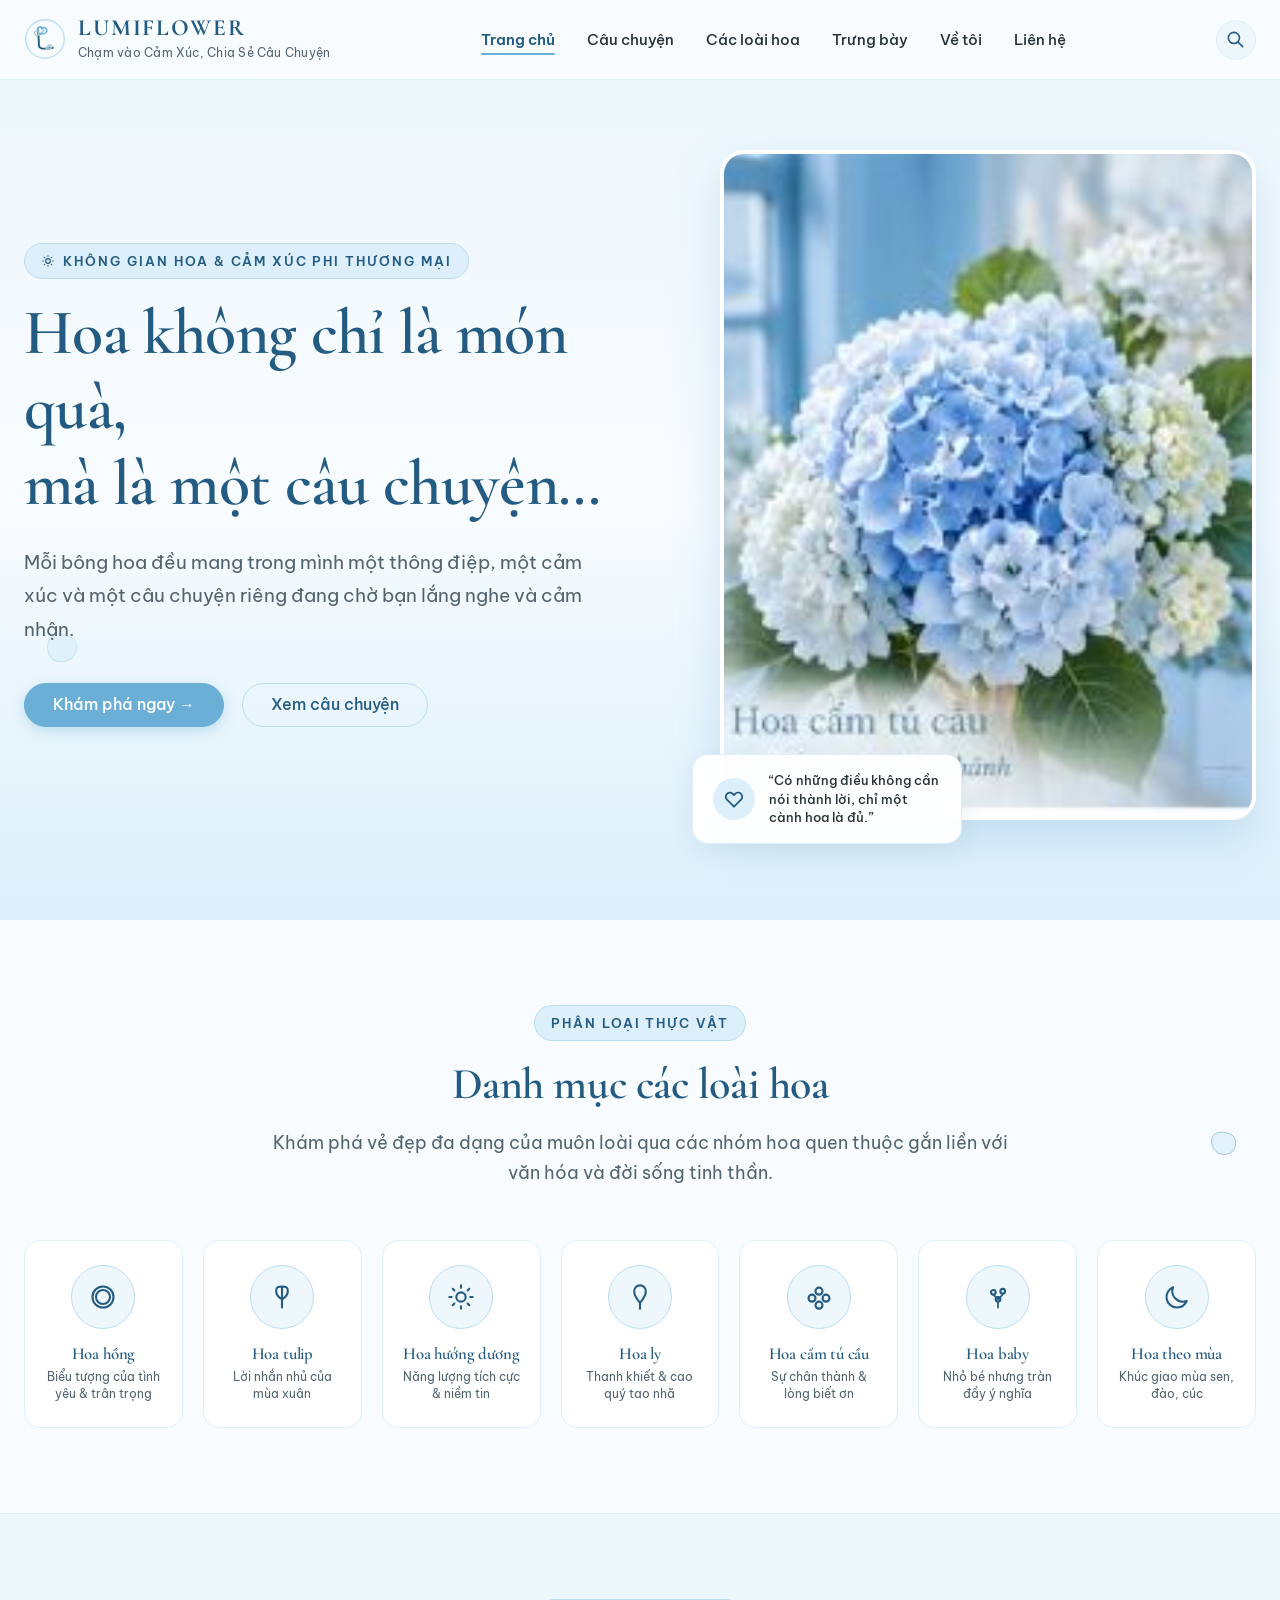
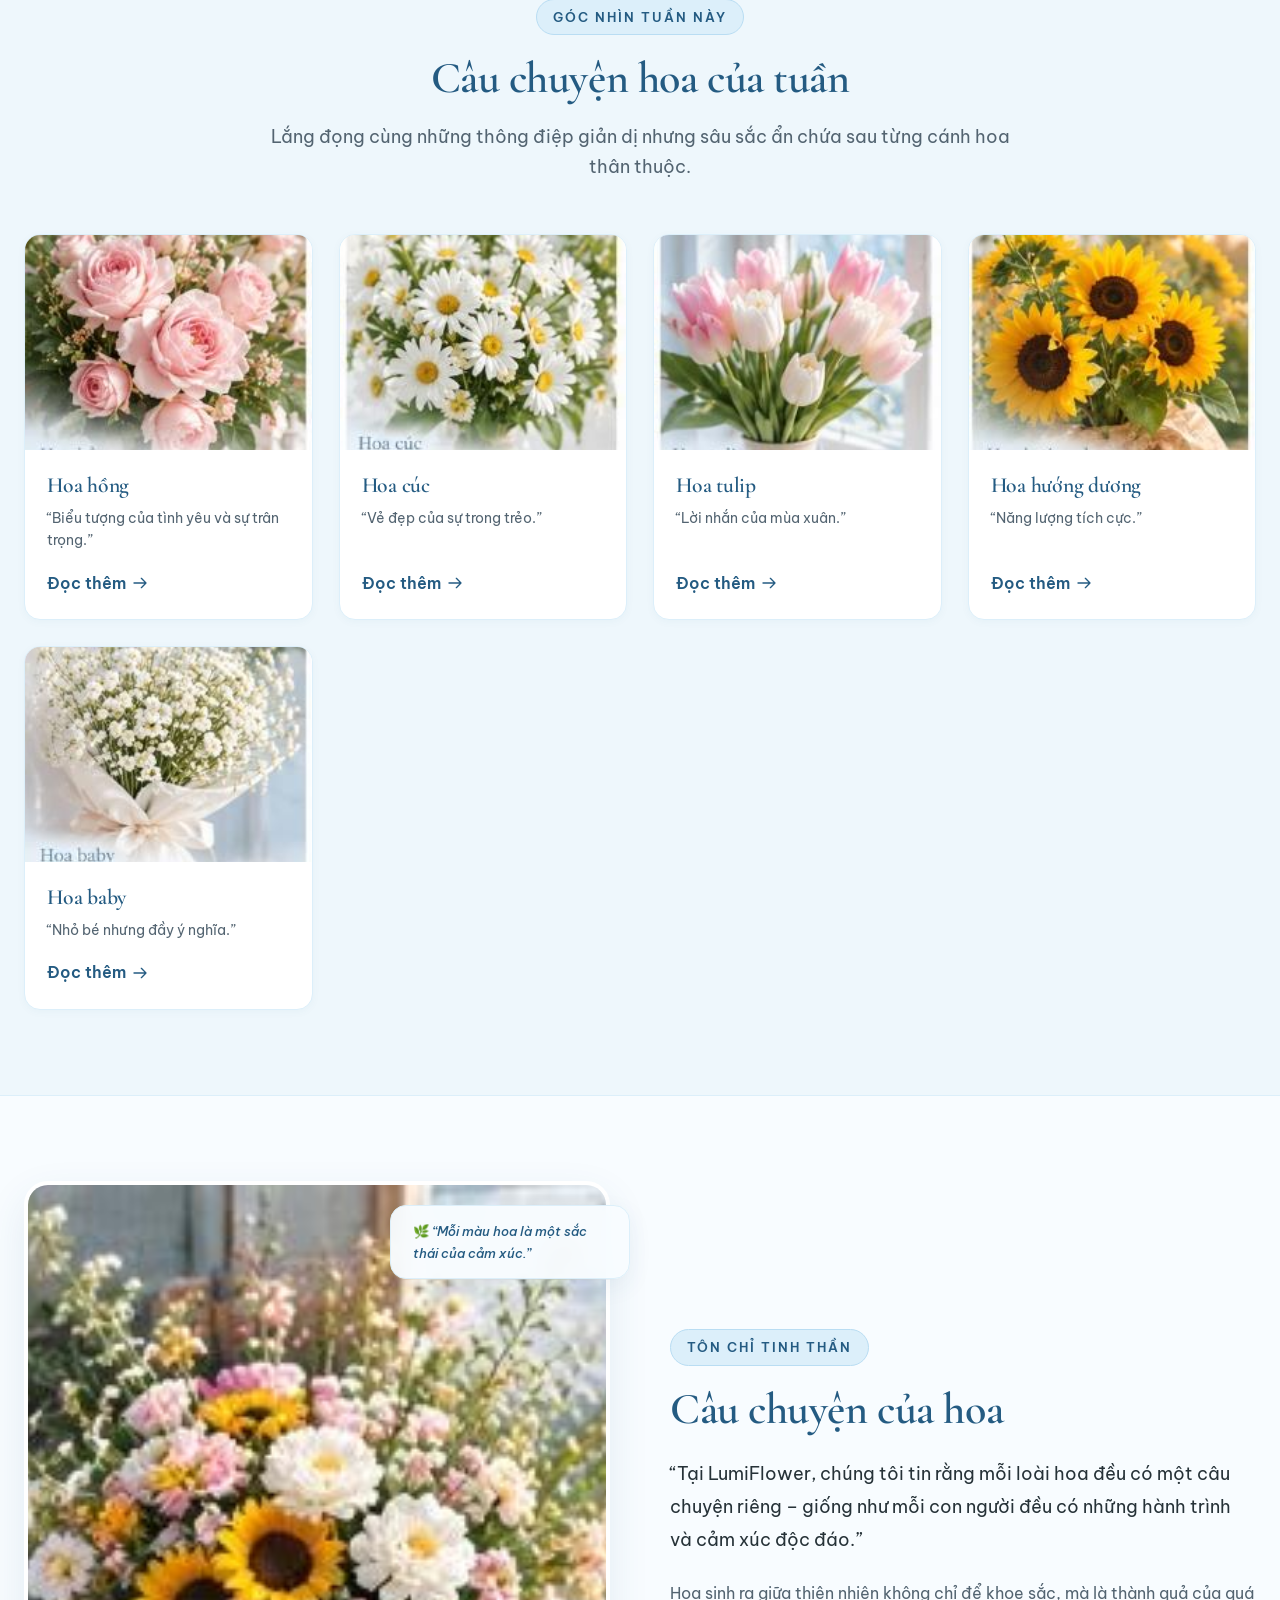
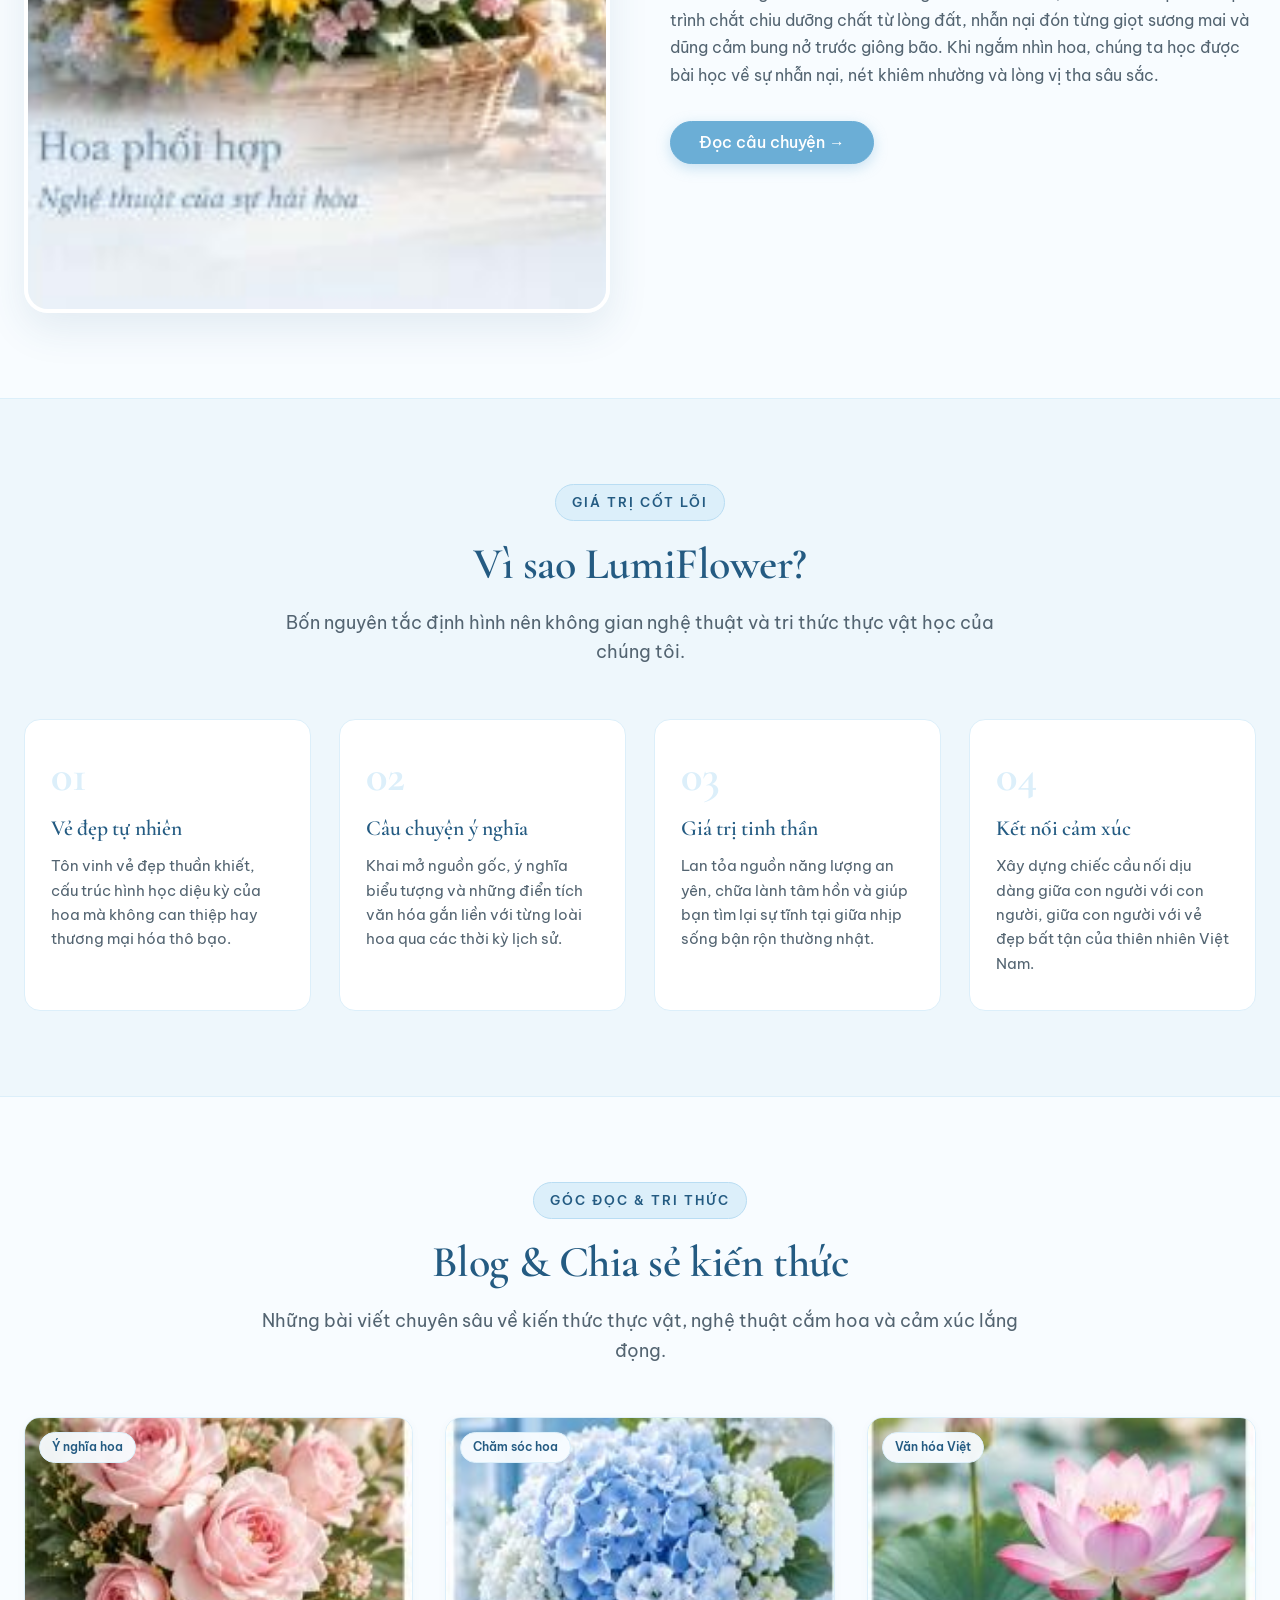
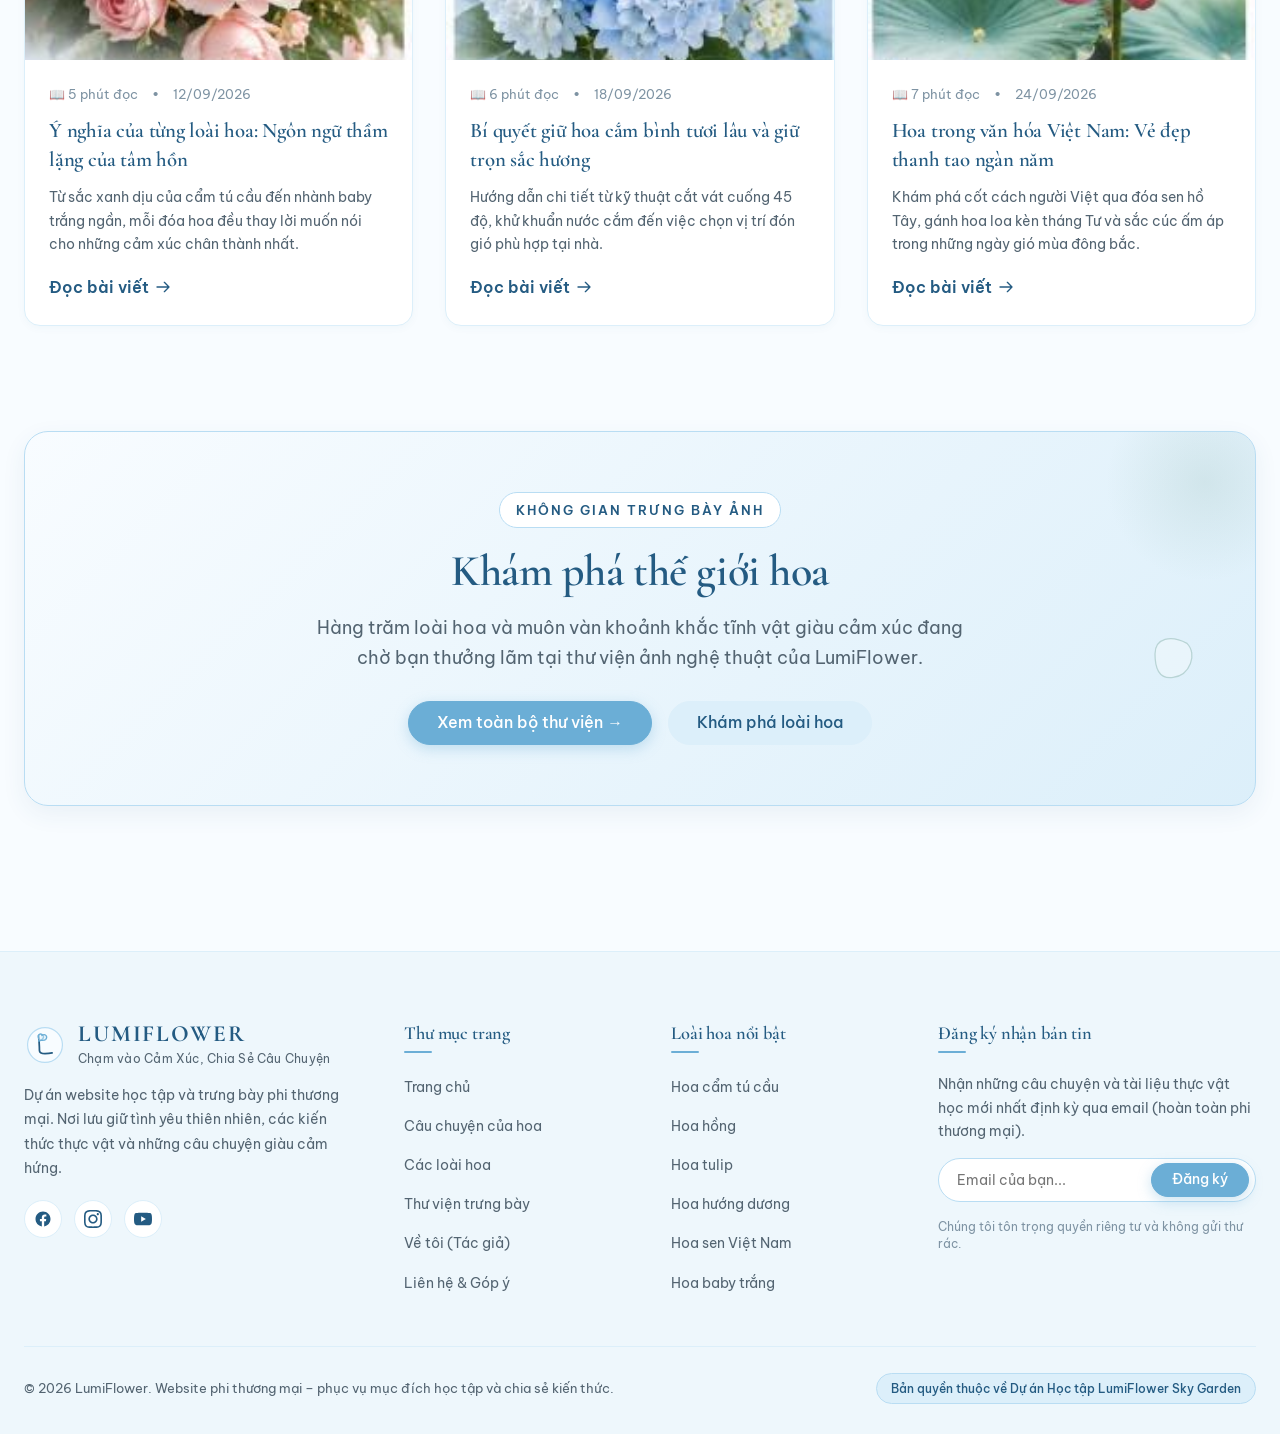
==== commit ba28d4f6: "Cap nhat giao dien moi" ====
--- a/index.html
+++ b/index.html
@@ -1,6 +1,15 @@
 <!DOCTYPE html>
 <html lang="vi">
 <head>
+  <!-- Google tag (gtag.js) -->
+<script async src="https://www.googletagmanager.com/gtag/js?id=G-N79WKFFEJ0"></script>
+<script>
+  window.dataLayer = window.dataLayer || [];
+  function gtag(){dataLayer.push(arguments);}
+  gtag('js', new Date());
+
+  gtag('config', 'G-N79WKFFEJ0');
+</script>
   <meta charset="UTF-8">
   <meta name="viewport" content="width=device-width, initial-scale=1.0">
   <title>LumiFlower – Chạm vào Cảm Xúc, Chia Sẻ Câu Chuyện</title>
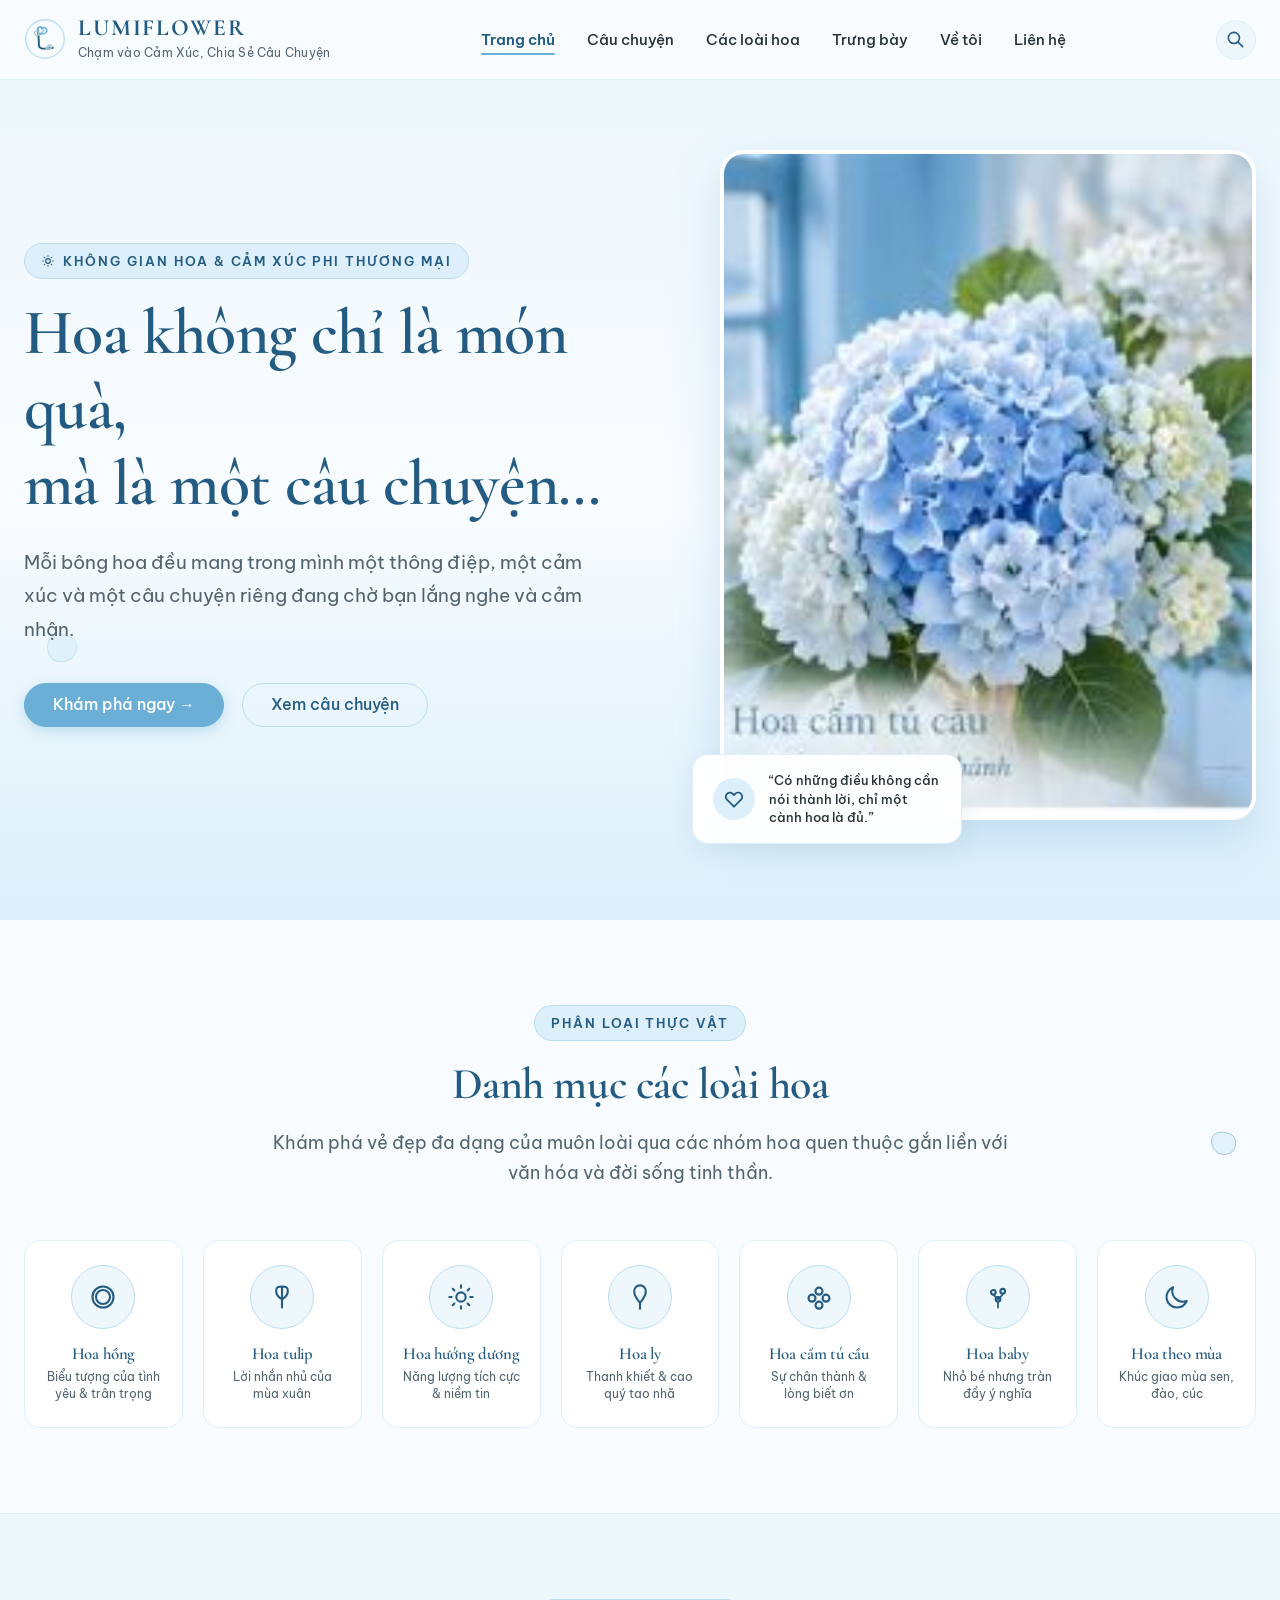
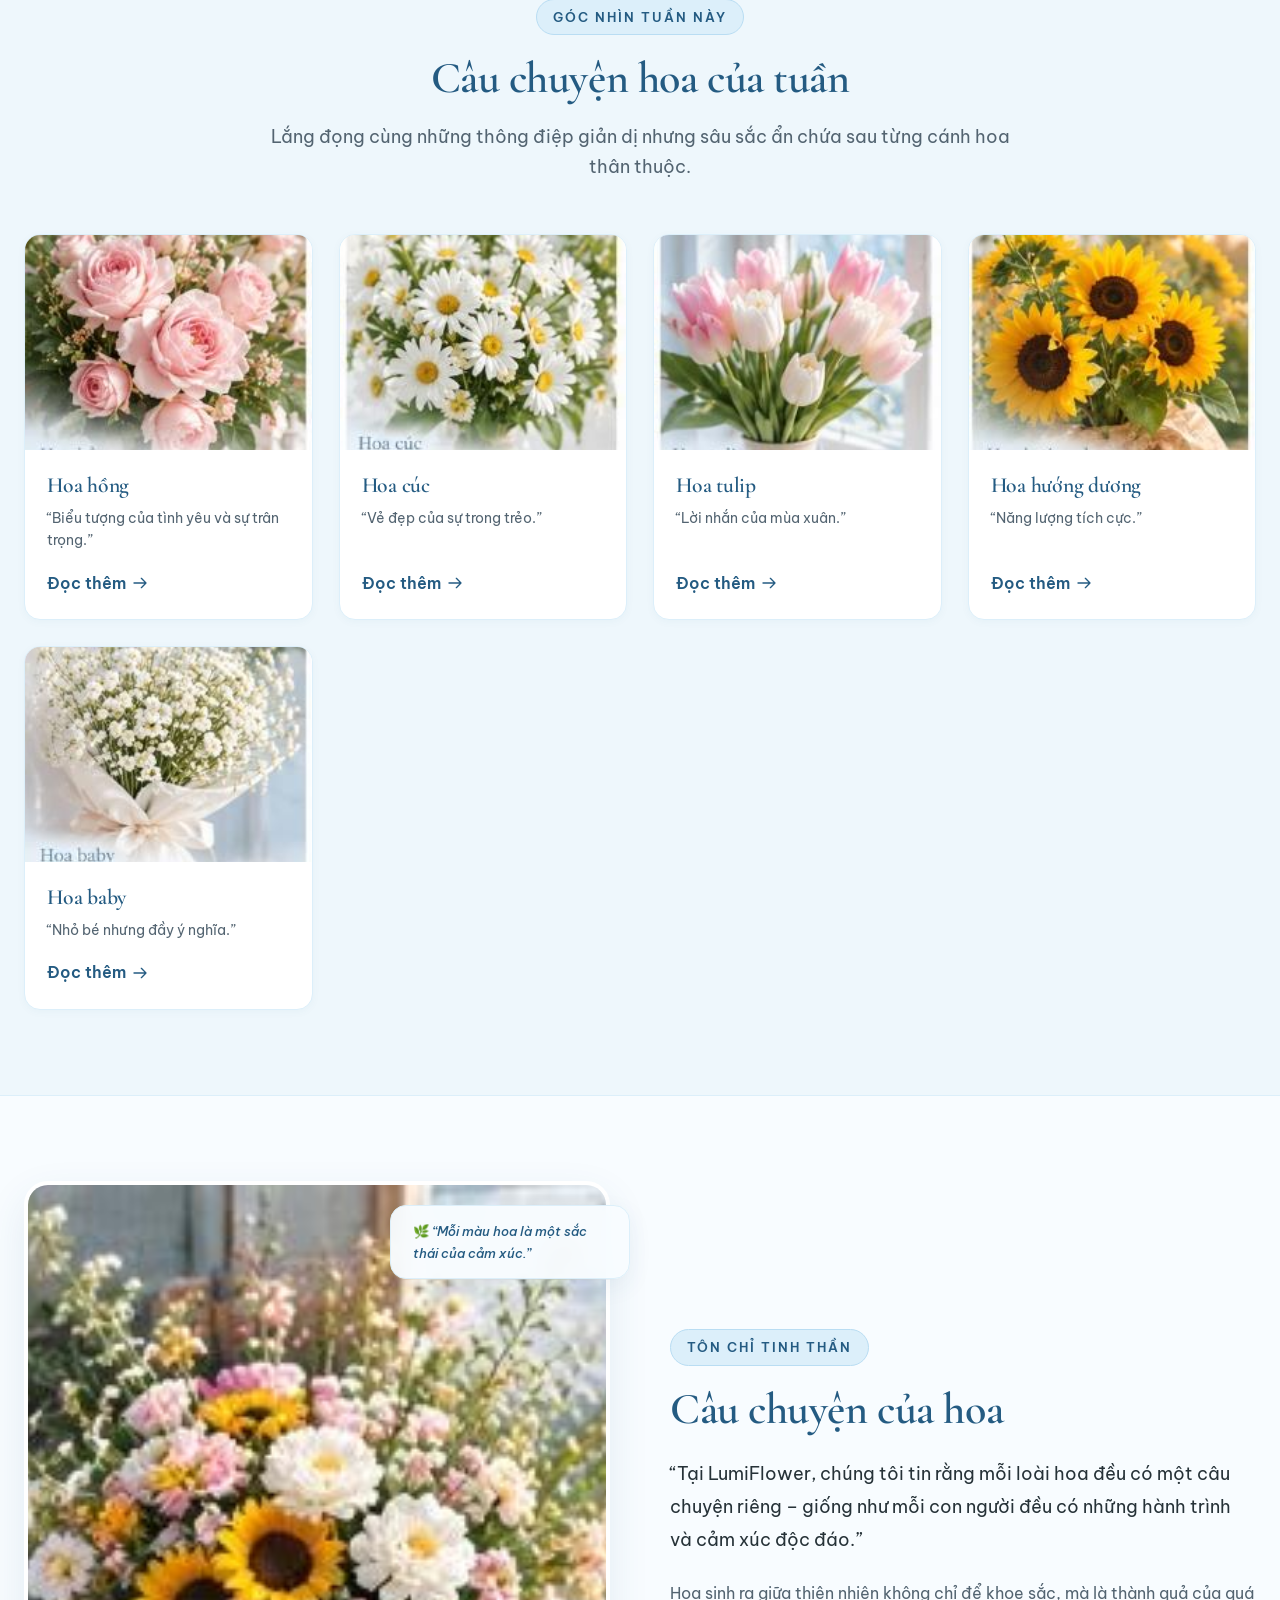
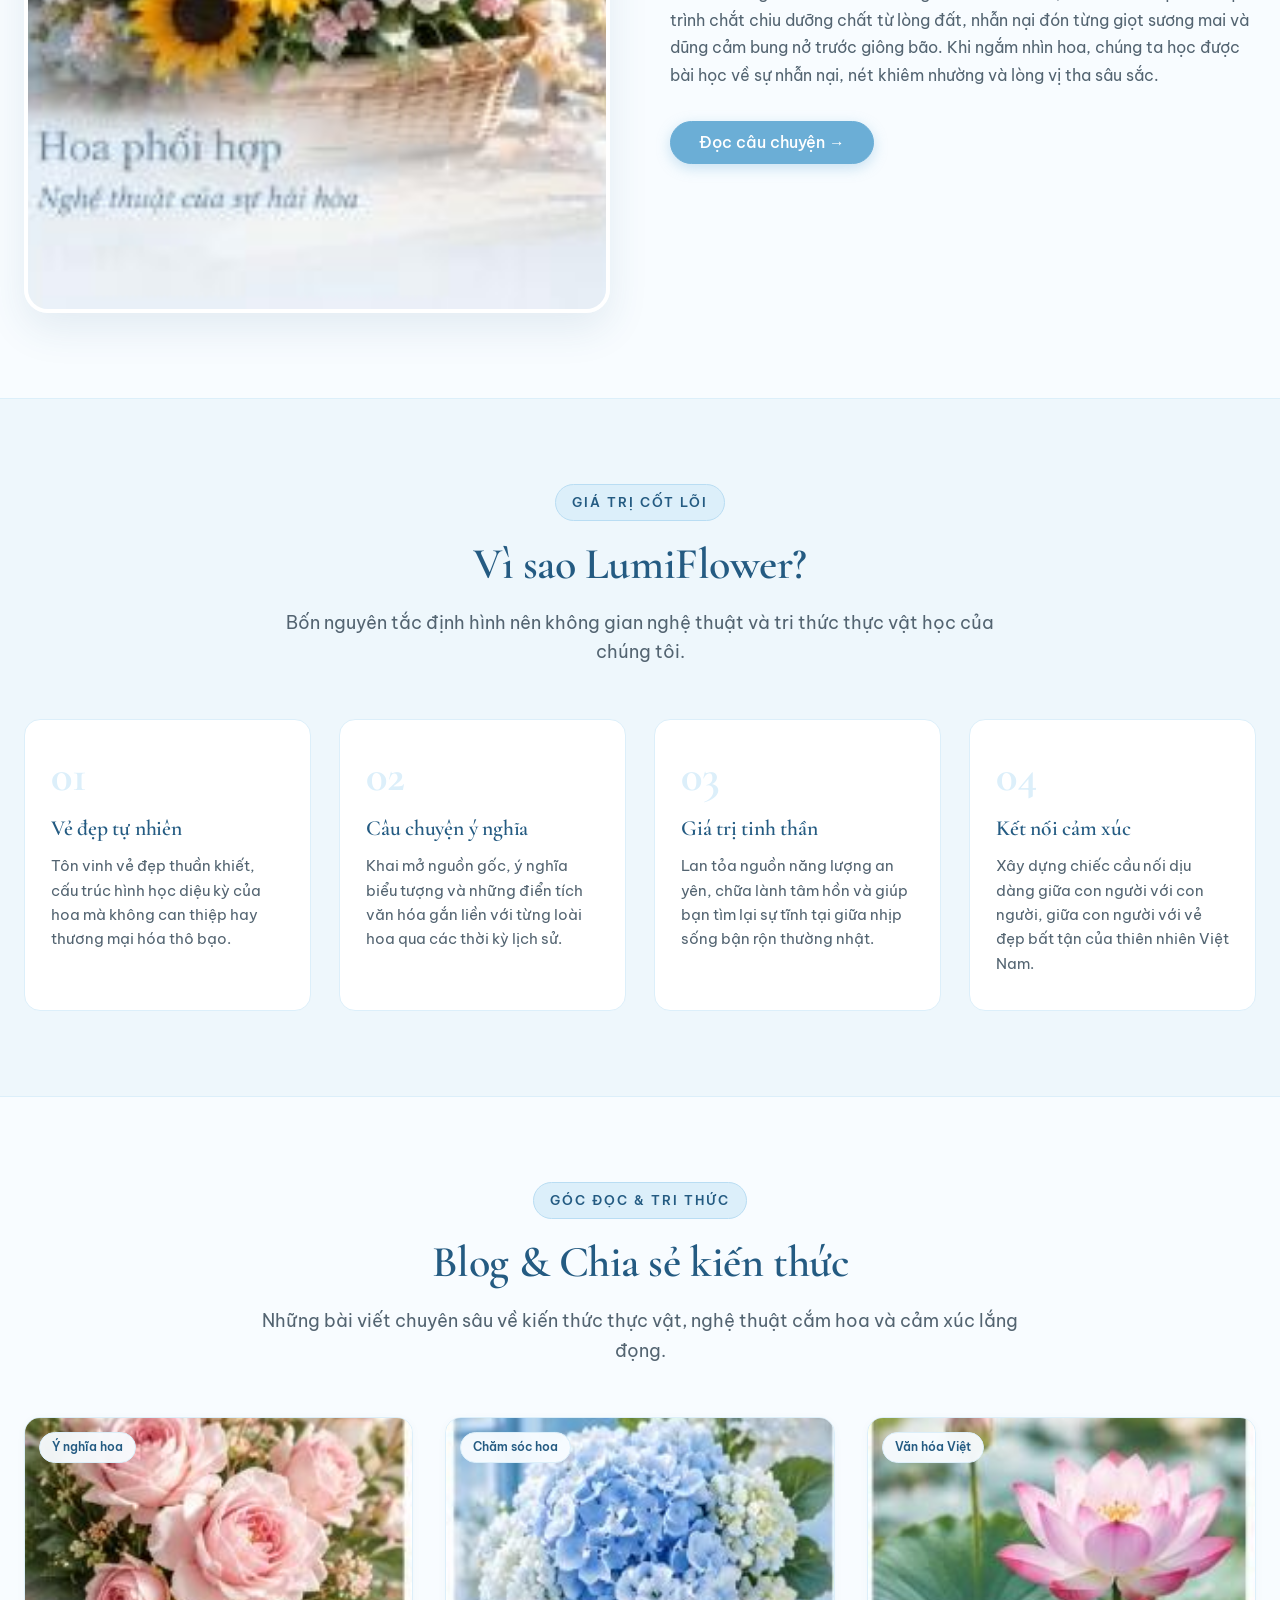
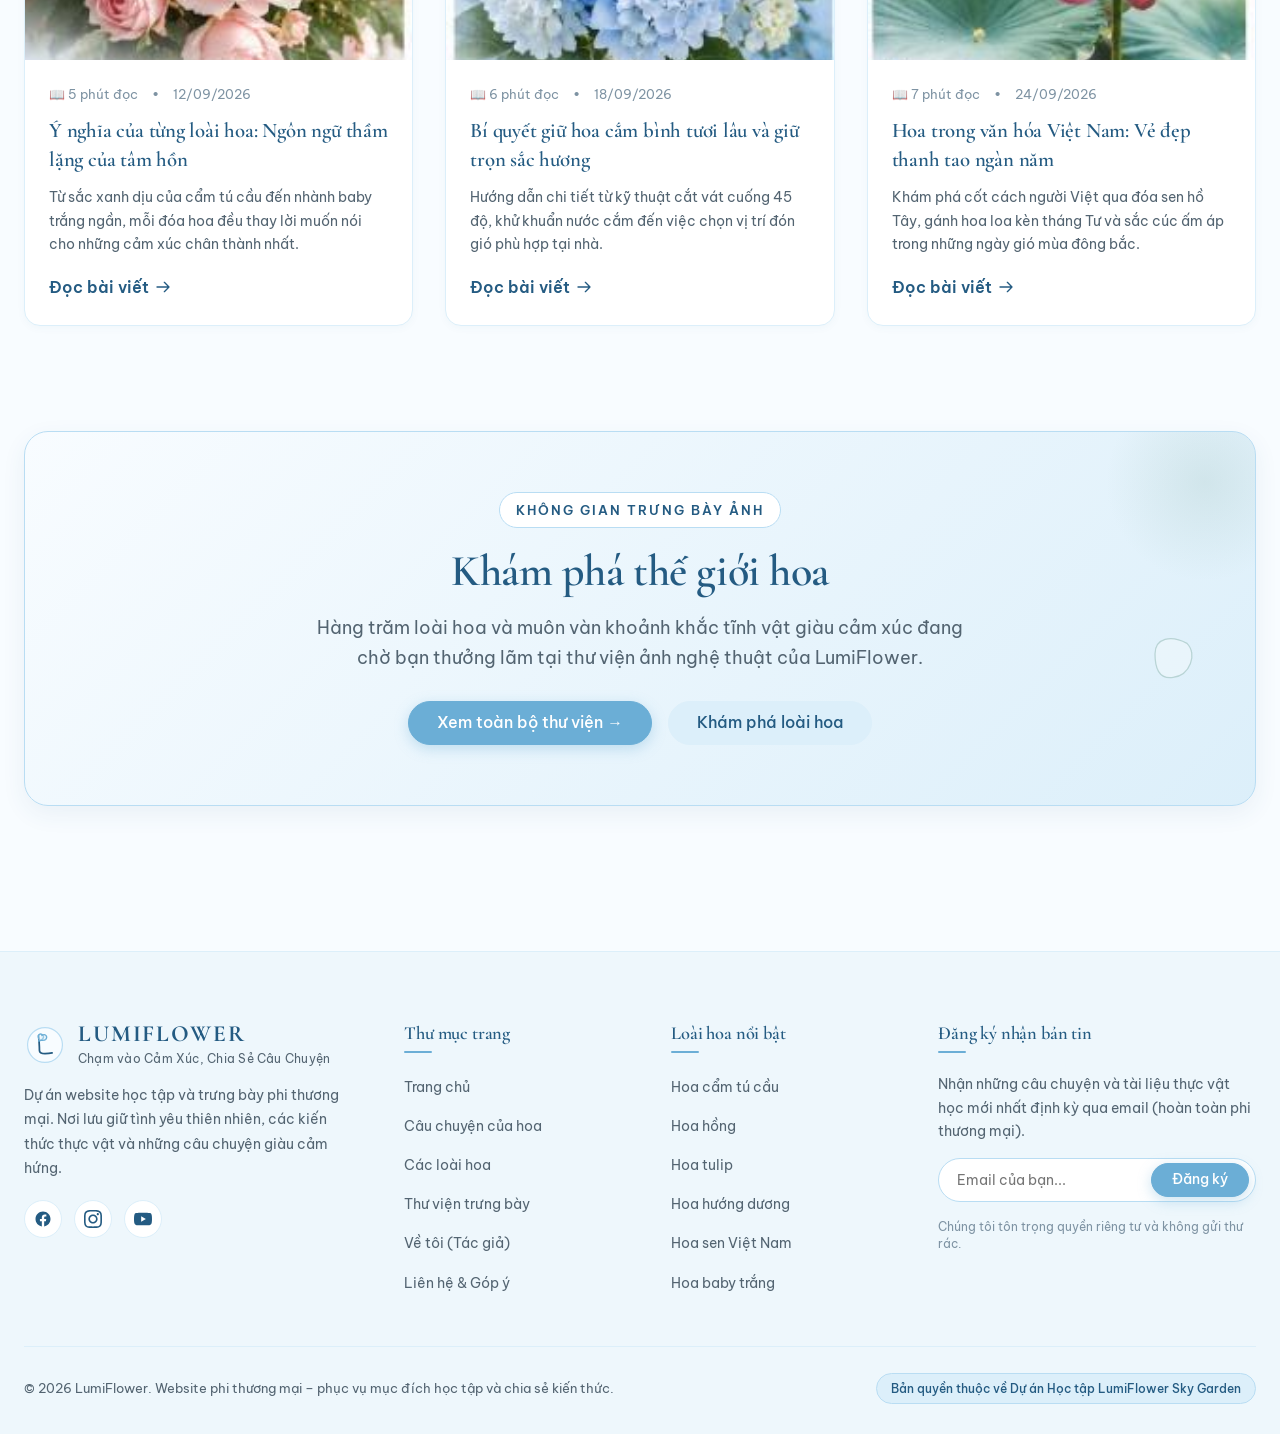
==== commit 87d8e995: "Cap nhat giao dien moi" ====
--- a/index.html
+++ b/index.html
@@ -1,14 +1,21 @@
 <!DOCTYPE html>
 <html lang="vi">
 <head>
-  <!-- Google tag (gtag.js) -->
+  <!-- Google Analytics -->
 <script async src="https://www.googletagmanager.com/gtag/js?id=G-N79WKFFEJ0"></script>
 <script>
   window.dataLayer = window.dataLayer || [];
-  function gtag(){dataLayer.push(arguments);}
+
+  function gtag() {
+    dataLayer.push(arguments);
+  }
+
   gtag('js', new Date());
 
-  gtag('config', 'G-N79WKFFEJ0');
+  gtag('config', 'G-N79WKFFEJ0', {
+    anonymize_ip: true,
+    cookie_flags: 'SameSite=None;Secure'
+  });
 </script>
   <meta charset="UTF-8">
   <meta name="viewport" content="width=device-width, initial-scale=1.0">
